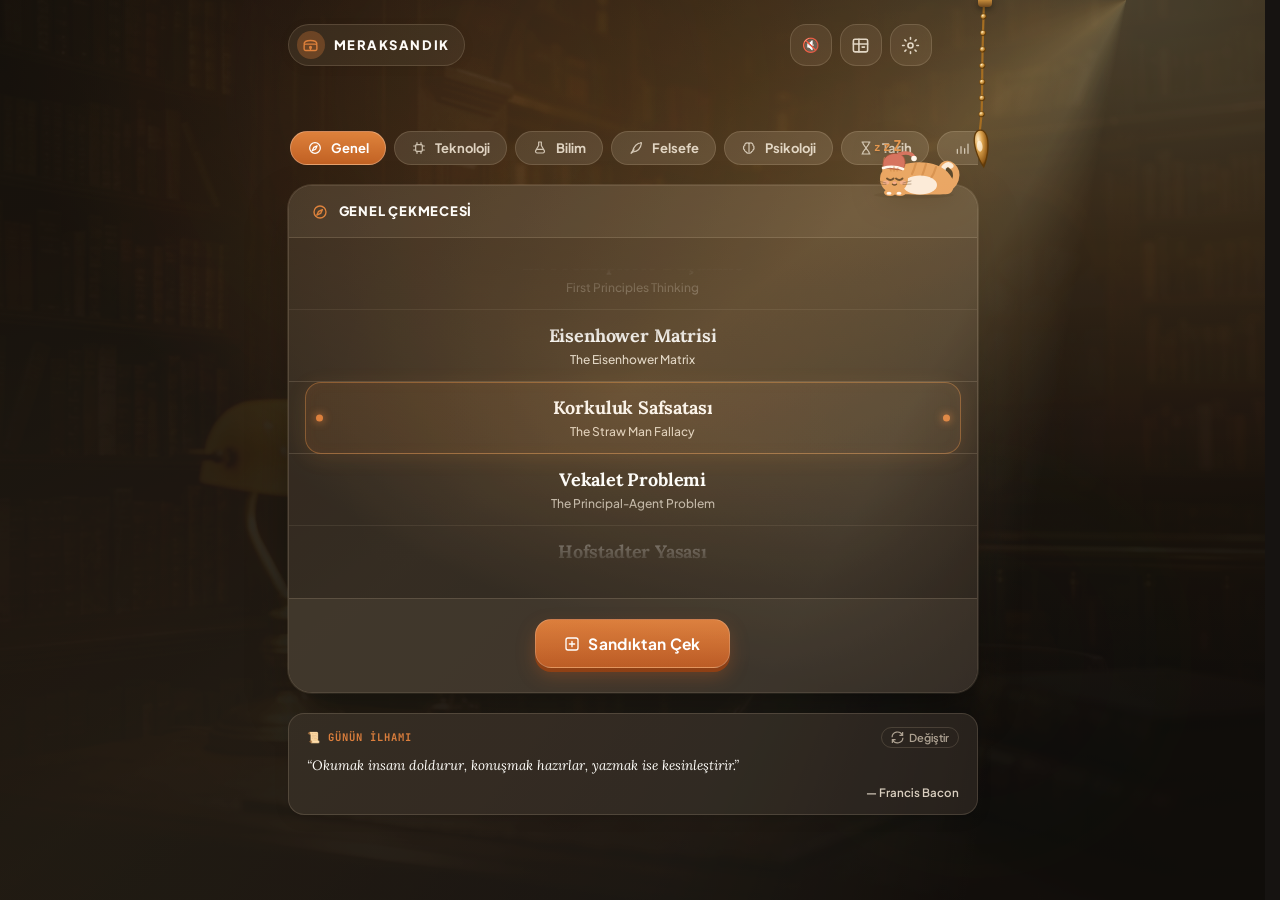
==== index.html @ 480925b6 "feat: Masa yoldasi uyanma ve calisma arkadasi (Study Buddy) modu" ====
<!doctype html>
<html lang="tr">
<head>
  <meta charset="utf-8">
  <meta name="viewport" content="width=device-width, initial-scale=1">
  <title>Meraksandık — Araştırma & Kavram Kataloğu</title>
  <link rel="manifest" href="/manifest.json">
  <meta name="theme-color" content="#11100e">
  <link rel="icon" href="/icon-192.png">
  <link rel="apple-touch-icon" href="/apple-touch-icon.png">
  <meta name="mobile-web-app-capable" content="yes">
  <meta name="apple-mobile-web-app-capable" content="yes">
  <meta name="apple-mobile-web-app-status-bar-style" content="black-translucent">
  <meta name="apple-mobile-web-app-title" content="Meraksandık">
  <link rel="preconnect" href="https://fonts.googleapis.com">
  <link rel="preconnect" href="https://fonts.gstatic.com" crossorigin>
  <link href="https://fonts.googleapis.com/css2?family=JetBrains+Mono:wght@400;500;600;700&family=Lora:ital,wght@0,500;0,600;0,700;1,500;1,600&family=Plus+Jakarta+Sans:ital,wght@0,400;0,500;0,600;0,700;0,800;1,500;1,600&display=swap" rel="stylesheet">
  <link rel="stylesheet" href="styles.css?v=51">
</head>
<body>
  <div class="library-backdrop" aria-hidden="true"></div>
  <div class="lamp-spotlight-beam" aria-hidden="true"></div>
  <div class="background-glows" aria-hidden="true">
    <div class="glow-sphere glow-1"></div>
    <div class="glow-sphere glow-2"></div>
  </div>

  <!-- Gerçek Çekilebilir, Sallanabilir & Temayı Değiştiren Nostaljik Lamba Zinciri -->
  <div class="lamp-pull-chain-wrap" id="lampPullChain" role="button" tabindex="0" title="Masa Lambası Zinciri — çekerek veya sallayarak temayı değiştir! 💡" aria-label="Masa Lambası Zinciri (Aydınlık / Karanlık Tema)">
    <div class="chain-fixture"></div>
    <svg id="chainPhysicsSvg" class="chain-physics-svg" viewBox="0 0 100 240">
      <defs>
        <radialGradient id="brassBeadGrad" cx="35%" cy="30%" r="65%">
          <stop offset="0%" stop-color="#fff0cc"/>
          <stop offset="35%" stop-color="#e8b868"/>
          <stop offset="85%" stop-color="#a66e22"/>
          <stop offset="100%" stop-color="#613b0a"/>
        </radialGradient>
        <radialGradient id="handleGrad" cx="30%" cy="25%" r="75%">
          <stop offset="0%" stop-color="#ffeac2"/>
          <stop offset="40%" stop-color="#dba24d"/>
          <stop offset="85%" stop-color="#945d19"/>
          <stop offset="100%" stop-color="#543105"/>
        </radialGradient>
      </defs>
      <!-- Geniş Görünmez Dokunma Hattı (Mobilde parmakla anında tutabilmek için 52px genişlik) -->
      <path id="chainTouchArea" d="" stroke="transparent" stroke-width="52" fill="none" stroke-linecap="round" class="chain-touch-target"/>
      <!-- Dinamik Zincir Bağlantı Teli -->
      <path id="chainCordPath" d="" stroke="#a66e22" stroke-width="2.2" fill="none" stroke-linecap="round"/>
      <!-- Boncuklar (JS tarafından konumlandırılır) -->
      <g id="chainBeadsGroup"></g>
      <!-- Pirinç Damla Tutamaç (Geniş 60px dokunma alanıyla) -->
      <g id="chainHandleGroup" class="chain-handle">
        <circle cx="0" cy="18" r="30" fill="transparent" stroke="transparent" class="handle-touch-target"/>
        <path d="M 0 0 C -6 0, -8 9, -6 20 C -4 30, 0 37, 0 37 C 0 37, 4 30, 6 20 C 8 9, 6 0, 0 0 Z" fill="url(#handleGrad)" stroke="#613b0a" stroke-width="1.3"/>
        <ellipse cx="-1.8" cy="16" rx="2.8" ry="5.5" fill="#fff7e6" opacity="0.7"/>
      </g>
    </svg>
  </div>

  <div class="app">
    <header class="topbar">
      <button id="homeBtn" class="plate" type="button" title="Ana ekrana dön" aria-label="Ana ekrana dön">
        <div class="plate-icon">
          <svg viewBox="0 0 24 24" class="brand-logo-svg" fill="none" stroke="currentColor" stroke-width="2" stroke-linecap="round" stroke-linejoin="round" aria-hidden="true">
            <path d="M3 10C3 7 6 5 12 5C18 5 21 7 21 10"/>
            <rect x="3" y="10" width="18" height="9" rx="2"/>
            <circle cx="12" cy="14.5" r="1.2" fill="currentColor"/>
            <path d="M12 16v1.5"/>
          </svg>
        </div>
        <span class="plate-title">MERAKSANDIK</span>
      </button>

      <div class="topbar-actions">
        <button id="ambientSoundBtn" class="icon-button ambient-btn" type="button" title="Arka Plan Ambiyansı (Yağmur / Şömine)" aria-label="Ambiyans Sesi">
          <span id="ambientIcon">🔇</span>
        </button>
        <button id="profileBtn" class="icon-button" type="button" title="Katalog & Geçmiş" aria-label="Katalog">
          <svg viewBox="0 0 24 24" width="18" height="18" fill="none" stroke="currentColor" stroke-width="2" stroke-linecap="round" stroke-linejoin="round" aria-hidden="true"><rect x="3" y="4" width="18" height="16" rx="2"/><path d="M3 10h18M10 4v16M14 14h3"/></svg>
        </button>
        <button id="settingsBtn" class="icon-button" type="button" title="Ayarlar" aria-label="Ayarlar">
          <svg viewBox="0 0 24 24" width="18" height="18" fill="none" stroke="currentColor" stroke-width="2" stroke-linecap="round" stroke-linejoin="round" aria-hidden="true"><circle cx="12" cy="12" r="3.2"/><path d="M12 2v2M12 20v2M22 12h-2M4 12H2M19.07 4.93l-1.41 1.41M6.34 17.66l-1.41 1.41M19.07 19.07l-1.41-1.41M6.34 6.34L4.93 4.93"/></svg>
        </button>
      </div>
    </header>

    <main id="stage" class="stage"></main>
  </div>

  <div id="toast" class="toast is-hidden" role="status" aria-live="polite"></div>

  <!-- Settings Modal -->
  <div id="settingsModal" class="modal-overlay is-hidden">
    <div class="modal">
      <div class="modal-head">
        <div class="modal-title-group">
          <h2>Ayarlar</h2>
          <span class="modal-subtitle">Kütüphane tercihleri</span>
        </div>
        <button id="closeSettings" class="icon-button close-btn" type="button" aria-label="Kapat">
          <svg viewBox="0 0 24 24" width="18" height="18" fill="none" stroke="currentColor" stroke-width="2"><line x1="18" y1="6" x2="6" y2="18"/><line x1="6" y1="6" x2="18" y2="18"/></svg>
        </button>
      </div>

      <div class="modal-body">
        <div class="settings-card">
          <!-- Renk Paleti Seçici (tema değişimi lamba ipinden yapılıyor) -->
          <div class="toggle-field palette-toggle-row">
            <div class="toggle-info">
              <span class="toggle-title">Renk Paleti</span>
            </div>
            <div class="palette-grid" role="group" aria-label="Renk Paleti Seçimi">
              <button type="button" class="palette-btn is-active" data-palette="coffee">
                <span class="palette-dot dot-coffee"></span>
                <span>☕ Sıcak Kahve</span>
              </button>
              <button type="button" class="palette-btn" data-palette="library">
                <span class="palette-dot dot-library"></span>
                <span>🌲 Gece Kütüphanesi</span>
              </button>
              <button type="button" class="palette-btn" data-palette="matcha">
                <span class="palette-dot dot-matcha"></span>
                <span>🍵 Matcha & Yulaf</span>
              </button>
            </div>
          </div>

          <!-- Masa Yoldaşı (Hayvan Maskotu Seçici) -->
          <div class="toggle-field pet-toggle-row">
            <div class="toggle-info">
              <span class="toggle-title">Masa Yoldaşı</span>
              <span class="toggle-desc">Çalışma masanda sana eşlik eden sevimli dost</span>
            </div>
            <div class="pet-type-grid" id="petTypeGrid" role="group" aria-label="Masa Yoldaşı Seçimi">
              <button type="button" class="pet-type-btn is-active" data-pet="cat">
                <span class="pet-type-icon">🐱</span>
                <span>Kedi</span>
              </button>
              <button type="button" class="pet-type-btn" data-pet="dog">
                <span class="pet-type-icon">🐶</span>
                <span>Köpek</span>
              </button>
              <button type="button" class="pet-type-btn" data-pet="rabbit">
                <span class="pet-type-icon">🐰</span>
                <span>Tavşan</span>
              </button>
              <button type="button" class="pet-type-btn" data-pet="fox">
                <span class="pet-type-icon">🦊</span>
                <span>Tilki</span>
              </button>
            </div>
          </div>

          <!-- Yoldaş Kürk / Tüy Rengi Seçici -->
          <div class="toggle-field pet-color-row">
            <div class="toggle-info">
              <span class="toggle-title">Kürk / Tüy Rengi</span>
            </div>
            <div class="pet-color-grid" id="petColorGrid" role="group" aria-label="Tüy Rengi Seçimi">
              <!-- JS tarafından dinamik doldurulur -->
            </div>
          </div>

          <!-- Yoldaş Davranışı (Uyanık / Akıllı / Uyku) -->
          <div class="toggle-field pet-behavior-row">
            <div class="toggle-info">
              <span class="toggle-title">Yoldaş Davranışı</span>
              <span class="toggle-desc">Tıklayınca ve araştırmada uyanma modu</span>
            </div>
            <div class="pet-behavior-grid" id="petBehaviorGrid" role="group" aria-label="Yoldaş Davranış Seçimi">
              <button type="button" class="pet-behavior-btn is-active" data-behavior="smart">
                <span class="behavior-icon">🌟</span>
                <span>Akıllı</span>
              </button>
              <button type="button" class="pet-behavior-btn" data-behavior="awake">
                <span class="behavior-icon">👀</span>
                <span>Hep Uyanık</span>
              </button>
              <button type="button" class="pet-behavior-btn" data-behavior="sleep">
                <span class="behavior-icon">💤</span>
                <span>Huzurlu Uyku</span>
              </button>
            </div>
          </div>

          <label class="range-field">
            <div class="range-header">
              <span>Araştırma süresi</span>
              <strong id="researchLabel" class="pill-badge">15 dk</strong>
            </div>
            <input id="researchRange" type="range" min="1" max="45" step="1" value="15">
            <div class="range-ticks">
              <span>5 dk</span>
              <span>15 dk</span>
              <span>30 dk</span>
              <span>45 dk</span>
            </div>
          </label>

          <label class="toggle-field">
            <div class="toggle-info">
              <span class="toggle-title">Masa saati ve sesler</span>
              <span class="toggle-desc">Çekmece tıkırtısı ve süre bitiş zili</span>
            </div>
            <input id="soundToggle" type="checkbox" checked>
          </label>

          <label class="range-field">
            <div class="range-header">
              <span>Ses seviyesi</span>
              <strong id="soundVolumeLabel" class="pill-badge">%70</strong>
            </div>
            <input id="soundVolumeRange" type="range" min="0" max="100" step="5" value="70">
            <div class="range-ticks">
              <span>Kısık</span>
              <span>Orta</span>
              <span>Yüksek</span>
            </div>
          </label>
        </div>

      </div>
    </div>
  </div>

  <!-- Profile & Catalog Modal -->
  <div id="profileModal" class="modal-overlay is-hidden">
    <div class="modal modal-wide">
      <div class="modal-head">
        <div class="modal-title-group">
          <h2>Katalog Fişlerin</h2>
          <span class="modal-subtitle">Araştırıp arşivine eklediğin kavramlar</span>
        </div>
        <button id="closeProfile" class="icon-button close-btn" type="button" aria-label="Kapat">
          <svg viewBox="0 0 24 24" width="16" height="16" fill="none" stroke="currentColor" stroke-width="2"><line x1="18" y1="6" x2="6" y2="18"/><line x1="6" y1="6" x2="18" y2="18"/></svg>
        </button>
      </div>

      <div class="modal-body">
        <div id="statsContainer"></div>

        <div class="history-controls">
          <div class="search-wrap">
            <svg viewBox="0 0 24 24" width="15" height="15" fill="none" stroke="currentColor" stroke-width="2"><circle cx="11" cy="11" r="8"/><line x1="21" y1="21" x2="16.65" y2="16.65"/></svg>
            <input id="historySearchInput" type="text" placeholder="Katalogda fiş ara...">
          </div>
          <div id="historyFilterRow" class="history-filter-pills"></div>
        </div>

        <div id="historyListContainer"></div>

        <div class="profile-actions">
          <button id="exportHistoryBtn" class="btn btn-secondary btn-sm" type="button">
            <svg viewBox="0 0 24 24" width="14" height="14" fill="none" stroke="currentColor" stroke-width="2"><path d="M21 15v4a2 2 0 0 1-2 2H5a2 2 0 0 1-2-2v-4"/><polyline points="7 10 12 15 17 10"/><line x1="12" y1="15" x2="12" y2="3"/></svg>
            Kataloğu Dışa Aktar (.md)
          </button>
          <button id="clearHistoryBtn" class="link-btn link-danger" type="button">Kataloğu Boşalt</button>
        </div>
      </div>
    </div>
  </div>

  <canvas id="confettiCanvas" class="confetti-canvas"></canvas>
  <script src="app.js?v=57"></script>
</body>
</html>
---- styles.css ----
/* ==========================================================================
   Meraksandık — Kütüphane & Araştırma Kataloğu Tasarım Sistemi
   ========================================================================== */

/* --------------------------------------------------------------------------
   PALET 1: Sıcak Kahve & Ahşap (Coffee - Varsayılan)
   -------------------------------------------------------------------------- */
:root,
[data-palette="coffee"] {
  color-scheme: dark;
  --bg: #161311;
  --bg-subtle: #1f1a16;
  --surface: #26201b;
  --surface-raised: #322b24;
  --surface-glass: rgba(38, 32, 27, 0.92);
  --surface-border: rgba(235, 210, 180, 0.16);
  --surface-border-hover: rgba(235, 210, 180, 0.3);

  --text-main: #fdfbf7;
  --text-muted: #d8cdbe;
  --text-soft: #ab9f90;

  --accent: #d97736;
  --accent-light: #f29654;
  --accent-glow: rgba(217, 119, 54, 0.3);
  --accent-ink: #1c150e;
  --gold: #dfac77;

  --stamp-red: #d64545;
  --stamp-glow: rgba(214, 69, 69, 0.3);
  --library-green: #2d6a4f;

  /* Kategorilere Özel Zengin Kitap Cilt Renkleri */
  --cat-general: #d47e3b;
  --cat-technology: #438fff;
  --cat-science: #38b000;
  --cat-philosophy: #9d4edd;
  --cat-psychology: #4cc9f0;
  --cat-history: #c98b67;
  --cat-economy: #70a972;
  --cat-advertising: #e63946;
  --cat-art: #b5179e;
  --cat-law: #8338ec;
  --cat-astronomy: #7b2cbf;
  --cat-mathematics: #0096c7;
  --cat-health: #f28482;

  /* Tipografi */
  --font-serif: "Lora", "Playfair Display", Georgia, serif;
  --font-sans: "Plus Jakarta Sans", -apple-system, BlinkMacSystemFont, "Segoe UI", sans-serif;
  --font-type: "Plus Jakarta Sans", -apple-system, BlinkMacSystemFont, "Segoe UI", sans-serif;
  --font-mono: "JetBrains Mono", monospace;

  /* Boyutlar */
  --wheel-item: 54px;
  --radius-sm: 10px;
  --radius-md: 16px;
  --radius-lg: 24px;
  --radius-full: 9999px;
  --shadow-main: 0 20px 44px -8px rgba(0, 0, 0, 0.7), 0 0 0 1px var(--surface-border);
}

[data-theme="light"],
[data-theme="light"][data-palette="coffee"] {
  color-scheme: light;
  --bg: #f8f2e7;
  --bg-subtle: #eee4d3;
  --surface: #ffffff;
  --surface-raised: #fcf7ee;
  --surface-glass: rgba(255, 255, 255, 0.96);
  --surface-border: rgba(120, 80, 40, 0.15);
  --surface-border-hover: rgba(120, 80, 40, 0.3);

  --text-main: #261d15;
  --text-muted: #5e4e3e;
  --text-soft: #8a7866;

  --accent: #c45d25;
  --accent-light: #de7538;
  --accent-glow: rgba(196, 93, 37, 0.2);
  --accent-ink: #ffffff;
  --gold: #a6723a;
  --shadow-main: 0 24px 54px -10px rgba(60, 40, 20, 0.15), 0 8px 24px -4px rgba(60, 40, 20, 0.08), 0 0 0 1px rgba(120, 80, 40, 0.12);
}

/* --------------------------------------------------------------------------
   PALET 2: Gece Kütüphanesi & Pirinç Masa Lambası (Library & Brass)
   -------------------------------------------------------------------------- */
[data-palette="library"] {
  color-scheme: dark;
  --bg: #101614;
  --bg-subtle: #17211e;
  --surface: #1e2c28;
  --surface-raised: #283a34;
  --surface-glass: rgba(30, 44, 40, 0.92);
  --surface-border: rgba(195, 225, 215, 0.16);
  --surface-border-hover: rgba(195, 225, 215, 0.3);

  --text-main: #f5fbf8;
  --text-muted: #c4ded5;
  --text-soft: #91b5a9;

  --accent: #e0a94e;
  --accent-light: #f3c26f;
  --accent-glow: rgba(224, 169, 78, 0.3);
  --accent-ink: #141b17;
  --gold: #e0a94e;
}

[data-theme="light"][data-palette="library"] {
  color-scheme: light;
  --bg: #f1f7f4;
  --bg-subtle: #e1ede7;
  --surface: #ffffff;
  --surface-raised: #f4faf6;
  --surface-glass: rgba(255, 255, 255, 0.96);
  --surface-border: rgba(35, 75, 55, 0.15);
  --surface-border-hover: rgba(35, 75, 55, 0.3);

  --text-main: #142820;
  --text-muted: #3a5c4e;
  --text-soft: #638677;

  --accent: #246d4e;
  --accent-light: #378b67;
  --accent-glow: rgba(36, 109, 78, 0.2);
  --accent-ink: #ffffff;
  --gold: #9e7330;
}

/* --------------------------------------------------------------------------
   PALET 3: Japon Kırtasiye & Matcha Yulaf (Matcha & Oat)
   -------------------------------------------------------------------------- */
[data-palette="matcha"] {
  color-scheme: dark;
  --bg: #141713;
  --bg-subtle: #1c211a;
  --surface: #242c22;
  --surface-raised: #2f3a2c;
  --surface-glass: rgba(36, 44, 34, 0.92);
  --surface-border: rgba(205, 225, 195, 0.16);
  --surface-border-hover: rgba(205, 225, 195, 0.3);

  --text-main: #f8faf6;
  --text-muted: #cbd8c5;
  --text-soft: #98a992;

  --accent: #7ca856;
  --accent-light: #9bc574;
  --accent-glow: rgba(124, 168, 86, 0.3);
  --accent-ink: #141a12;
  --gold: #d4a373;
}

[data-theme="light"][data-palette="matcha"] {
  color-scheme: light;
  --bg: #f8f6f0;
  --bg-subtle: #ece7db;
  --surface: #ffffff;
  --surface-raised: #fbf9f4;
  --surface-glass: rgba(255, 255, 255, 0.96);
  --surface-border: rgba(70, 90, 50, 0.15);
  --surface-border-hover: rgba(70, 90, 50, 0.3);

  --text-main: #1f241a;
  --text-muted: #54604c;
  --text-soft: #7c8874;

  --accent: #5e843c;
  --accent-light: #76a24e;
  --accent-glow: rgba(94, 132, 60, 0.2);
  --accent-ink: #ffffff;
  --gold: #b3824f;
}

* {
  box-sizing: border-box;
}

html {
  min-height: 100%;
  overflow-x: hidden;
  scrollbar-gutter: stable;
  overscroll-behavior-x: none;
}

body {
  margin: 0;
  width: 100%;
  max-width: 100vw;
  color: var(--text-main);
  font-family: var(--font-sans);
  font-size: 15px;
  line-height: 1.5;
  background-color: var(--bg);
  overflow-x: hidden;
  overscroll-behavior-x: none;
  -webkit-font-smoothing: antialiased;
  -moz-osx-font-smoothing: grayscale;
}

/* Gerçekçi & Büyüleyici Kütüphane Arka Planı (Library Backdrop) */
.library-backdrop {
  position: fixed;
  inset: 0;
  pointer-events: none;
  z-index: 0;
  background-image: url('library-bg.jpg');
  background-size: cover;
  background-position: center top;
  background-repeat: no-repeat;
  opacity: 0.36;
  filter: brightness(0.78) contrast(1.1) saturate(0.95);
  transition: opacity 0.5s ease, filter 0.5s ease;
}

.library-backdrop::after {
  content: "";
  position: absolute;
  inset: 0;
  background: radial-gradient(
    circle at 50% 30%,
    rgba(22, 19, 17, 0.42) 0%,
    rgba(22, 19, 17, 0.86) 65%,
    rgba(22, 19, 17, 0.98) 100%
  );
  transition: background 0.5s ease;
}

[data-theme="light"] .library-backdrop {
  background-image: url('library-bg-light.jpg');
  opacity: 0.38;
  filter: brightness(1.02) contrast(1.04) saturate(1.08);
}

[data-theme="light"] .library-backdrop::after {
  background: radial-gradient(
    circle at 50% 30%,
    rgba(250, 246, 238, 0.45) 0%,
    rgba(250, 246, 238, 0.82) 65%,
    rgba(250, 246, 238, 0.96) 100%
  );
}

/* Sıcak Kütüphane Işık Ambiyansı */
.background-glows {
  position: fixed;
  inset: 0;
  pointer-events: none;
  z-index: 0;
  overflow: hidden;
}

.glow-sphere {
  position: absolute;
  border-radius: 50%;
  filter: blur(120px);
  opacity: 0.28;
}

.glow-1 {
  width: 550px;
  height: 550px;
  top: -180px;
  left: 15%;
  background: radial-gradient(circle, rgba(201, 122, 62, 0.35), transparent 70%);
}

.glow-2 {
  width: 480px;
  height: 480px;
  bottom: 0%;
  right: 5%;
  background: radial-gradient(circle, rgba(45, 106, 79, 0.22), transparent 70%);
}

/* Konfeti Canvas */
.confetti-canvas {
  position: fixed;
  inset: 0;
  width: 100%;
  height: 100%;
  pointer-events: none;
  z-index: 100;
}

/* Ana Konteyner */
.app {
  position: relative;
  z-index: 1;
  width: 100%;
  max-width: 680px;
  min-height: 100dvh;
  margin: 0 auto;
  padding: 24px 20px 36px;
  display: flex;
  flex-direction: column;
  gap: 20px;
}

/* --------------------------------------------------------------------------
   Üst Bar (Kütüphane Künyesi & Eylemler)
   -------------------------------------------------------------------------- */

.topbar {
  display: flex;
  align-items: center;
  justify-content: space-between;
  gap: 12px;
  padding-bottom: 8px;
  padding-right: 46px;
}

.plate {
  display: inline-flex;
  align-items: center;
  gap: 9px;
  padding: 6px 14px 6px 8px;
  border-radius: var(--radius-full);
  background: var(--surface-glass);
  backdrop-filter: blur(16px);
  -webkit-backdrop-filter: blur(16px);
  border: 1px solid var(--surface-border);
  box-shadow: 0 2px 8px rgba(0, 0, 0, 0.15);
  flex: 0 0 auto;
  transition: all 0.2s cubic-bezier(0.16, 1, 0.3, 1);
  user-select: none;
}

button.plate {
  font: inherit;
  color: inherit;
  cursor: pointer;
  appearance: none;
}

button.plate:hover {
  border-color: var(--accent);
}

[data-theme="light"] .plate {
  background: rgba(255, 255, 255, 0.92);
  border: 1px solid rgba(120, 80, 40, 0.18);
  box-shadow: 0 2px 8px rgba(60, 40, 20, 0.06);
}

.plate-icon {
  display: flex;
  align-items: center;
  justify-content: center;
  width: 28px;
  height: 28px;
  border-radius: 50%;
  background: var(--accent-glow, rgba(201, 122, 62, 0.18));
  color: var(--accent);
  flex-shrink: 0;
  transition: transform 0.2s ease, background 0.2s ease, color 0.2s ease;
}

.brand-logo-svg {
  width: 17px;
  height: 17px;
  display: block;
}

.plate:hover .plate-icon {
  transform: scale(1.1);
  background: var(--accent);
  color: var(--accent-ink, #ffffff);
}

.plate-title {
  font-family: var(--font-sans);
  font-weight: 800;
  font-size: 13px;
  letter-spacing: 0.12em;
  color: var(--text-main);
  line-height: 1;
}

/* Mobilde sol üstte logo ve isim birlikte şık bir kapsülde yer alır */
@media (max-width: 680px) {
  :root {
    --wheel-item: 48px;
  }
  .app {
    padding: 12px 14px 20px;
    gap: 10px;
  }
  .plate {
    padding: 5px 11px 5px 7px;
    gap: 7px;
    height: 36px;
    border-radius: var(--radius-full);
  }
  .plate-icon {
    width: 24px;
    height: 24px;
  }
  .brand-logo-svg {
    width: 15px;
    height: 15px;
  }
  .plate-title {
    font-size: 11px;
    letter-spacing: 0.08em;
    display: inline-block !important;
  }
  .topbar {
    padding-right: 36px;
  }
  .roulette-header {
    padding: 12px 16px;
  }
  .roulette-footer {
    padding: 14px 18px 16px;
  }
  .wheel-track li b {
    font-size: 16px;
  }
  .wheel-track li small {
    font-size: 11px;
  }
  .curiosity-parchment-card {
    padding: 10px 14px;
    margin-top: 6px;
  }
  .parchment-quote {
    font-size: 12.5px;
    line-height: 1.4;
  }
}

/* 24" ve Üzeri Masaüstü Monitörleri: Çark daha yüksek ve heybetli (Laptop 15" boyutunu korur) */
@media (min-width: 1200px) and (min-height: 850px) {
  :root {
    --wheel-item: 72px;
  }
  .app {
    max-width: 730px;
    gap: 22px;
  }
  .wheel-track li b {
    font-size: 21px;
  }
  .wheel-track li small {
    font-size: 13.5px;
  }
  .roulette-header {
    padding: 18px 24px;
  }
  .roulette-header-title {
    font-size: 14.5px;
  }
  .roulette-footer {
    padding: 18px 24px 20px;
  }
  .roulette-footer .btn {
    padding: 14px 28px;
    font-size: 15.5px;
  }
}

/* 27"+ 2K / 4K Ekstra Geniş Monitörler */
@media (min-width: 1600px) and (min-height: 960px) {
  :root {
    --wheel-item: 78px;
  }
  .app {
    max-width: 760px;
    gap: 26px;
  }
  .wheel-track li b {
    font-size: 22px;
  }
  .wheel-track li small {
    font-size: 14px;
  }
}

.topbar-actions {
  display: flex;
  align-items: center;
  gap: 8px;
}

.icon-button {
  display: inline-flex;
  align-items: center;
  justify-content: center;
  width: 42px;
  height: 42px;
  border-radius: var(--radius-md);
  background: var(--surface-glass);
  backdrop-filter: blur(16px);
  -webkit-backdrop-filter: blur(16px);
  border: 1px solid var(--surface-border);
  color: var(--text-muted);
  cursor: pointer;
  transition: all 0.18s ease;
}

[data-theme="light"] .icon-button {
  background: #ffffff;
  border: 1px solid rgba(120, 80, 40, 0.16);
  box-shadow: 0 4px 12px -2px rgba(60, 40, 20, 0.06);
}

.icon-button svg {
  width: 19px;
  height: 19px;
}

.icon-button:hover {
  color: var(--text-main);
  background: var(--surface-raised);
  border-color: var(--surface-border-hover);
  transform: translateY(-1px);
}

.icon-button:active {
  transform: translateY(1px);
}

/* --------------------------------------------------------------------------
   Ana Sahne
   -------------------------------------------------------------------------- */

.stage {
  flex: 1;
  display: flex;
  flex-direction: column;
  justify-content: center;
  gap: 20px;
  min-width: 0;
  padding-bottom: 2vh;
}

/* --------------------------------------------------------------------------
   Kategori Bölücüleri (Çekmece Sekmeleri)
   -------------------------------------------------------------------------- */

.catalog-wrapper {
  display: flex;
  flex-direction: column;
  gap: 12px;
  width: 100%;
}

.tabs-scroll-area {
  position: relative;
  width: 100%;
}

.category-tabs {
  display: flex;
  align-items: center;
  gap: 8px;
  overflow-x: auto;
  overflow-y: hidden;
  overscroll-behavior-x: contain;
  -webkit-overflow-scrolling: touch;
  touch-action: pan-x pan-y;
  padding: 4px 2px 8px;
  scrollbar-width: thin;
  scrollbar-color: rgba(201, 122, 62, 0.45) transparent;
}

.category-tabs::-webkit-scrollbar {
  height: 4px;
  display: block;
}

.category-tabs::-webkit-scrollbar-track {
  background: transparent;
}

.category-tabs::-webkit-scrollbar-thumb {
  background: rgba(201, 122, 62, 0.45);
  border-radius: 9999px;
  transition: background 0.2s ease;
}

.category-tabs::-webkit-scrollbar-thumb:hover {
  background: rgba(201, 122, 62, 0.8);
}

.cat-pill {
  display: inline-flex;
  align-items: center;
  gap: 8px;
  padding: 8px 16px;
  border-radius: var(--radius-full);
  background: var(--surface-raised);
  border: 1px solid var(--surface-border);
  color: var(--text-muted);
  font-family: var(--font-sans);
  font-size: 13px;
  font-weight: 700;
  white-space: nowrap;
  cursor: pointer;
  transition: all 0.18s cubic-bezier(0.16, 1, 0.3, 1);
  flex-shrink: 0;
  box-shadow: none;
}

[data-theme="light"] .cat-pill {
  background: #ffffff;
  border: 1px solid rgba(120, 80, 40, 0.16);
  box-shadow: none;
}

.cat-pill svg {
  width: 16px;
  height: 16px;
  min-width: 16px;
  min-height: 16px;
  flex-shrink: 0;
  display: inline-block;
  opacity: 0.9;
}

.cat-pill:hover:not(.is-active):not(:disabled) {
  color: var(--text-main);
  background: var(--surface);
  border-color: var(--surface-border-hover);
  transform: translateY(-1px);
}

.cat-pill:active:not(:disabled) {
  transform: scale(0.96);
}

.cat-pill.is-active {
  color: #ffffff !important;
  background: linear-gradient(180deg, #d97736 0%, #b8541e 100%) !important;
  border-color: rgba(255, 255, 255, 0.25) !important;
  box-shadow: none !important;
}

.cat-pill.is-active:hover {
  color: #ffffff !important;
  background: linear-gradient(180deg, #e28242 0%, #c45b24 100%) !important;
  border-color: rgba(255, 255, 255, 0.35) !important;
  transform: translateY(-1px);
}

.cat-pill.is-active svg {
  opacity: 1;
}

.cat-pill:disabled {
  opacity: 0.35;
  cursor: not-allowed;
}

/* --------------------------------------------------------------------------
   Fiş Çekmecesi & Rulet Çarkı
   -------------------------------------------------------------------------- */

.roulette-card {
  position: relative;
  background: var(--surface);
  border: 1px solid var(--surface-border);
  border-radius: var(--radius-lg);
  box-shadow: var(--shadow-main);
  overflow: hidden;
  display: flex;
  flex-direction: column;
}

[data-theme="light"] .roulette-card {
  background: #ffffff;
  border: 1px solid rgba(120, 80, 40, 0.18);
  box-shadow: 0 22px 52px -10px rgba(60, 40, 20, 0.14), 0 6px 18px -2px rgba(60, 40, 20, 0.06), 0 0 0 1px rgba(120, 80, 40, 0.1);
}

.roulette-header {
  display: flex;
  align-items: center;
  justify-content: space-between;
  padding: 16px 22px;
  border-bottom: 1px solid var(--surface-border);
  background: var(--surface-raised);
}

.roulette-header-title {
  display: flex;
  align-items: center;
  gap: 10px;
  font-family: var(--font-sans);
  font-size: 13px;
  font-weight: 800;
  text-transform: uppercase;
  letter-spacing: 0.06em;
  color: var(--text-main);
}

.roulette-header-title svg {
  width: 18px;
  height: 18px;
  min-width: 18px;
  min-height: 18px;
  flex-shrink: 0;
  display: inline-block;
  color: var(--accent);
}

.roulette-badge {
  font-family: var(--font-sans);
  font-size: 11.5px;
  font-weight: 700;
  padding: 4px 10px;
  border-radius: var(--radius-full);
  background: var(--surface);
  border: 1px solid var(--surface-border);
  color: var(--text-muted);
}

.roulette-badge.ai-badge {
  background: rgba(201, 122, 62, 0.14);
  color: var(--accent);
  border: 1px solid rgba(201, 122, 62, 0.3);
}

.wheel-viewport {
  position: relative;
  height: calc(var(--wheel-item) * 5);
  overflow: hidden;
  box-sizing: border-box;
  background: radial-gradient(circle at 50% 50%, rgba(201, 122, 62, 0.04), transparent 80%);
}

.wheel-track {
  list-style: none;
  margin: 0;
  padding: 0;
  position: absolute;
  top: 0;
  left: 0;
  right: 0;
}

.wheel-track li {
  height: var(--wheel-item);
  min-height: var(--wheel-item);
  max-height: var(--wheel-item);
  box-sizing: border-box;
  flex-shrink: 0;
  display: flex;
  flex-direction: column;
  align-items: center;
  justify-content: center;
  padding: 0 32px;
  text-align: center;
  border-bottom: 1px solid var(--surface-border);
  overflow: hidden;
  transition: opacity 0.2s ease;
}

.wheel-track li b {
  font-family: var(--font-serif);
  font-weight: 700;
  font-size: 18px;
  color: var(--text-main);
  max-width: 100%;
  overflow: hidden;
  text-overflow: ellipsis;
  white-space: nowrap;
  letter-spacing: -0.01em;
}

.wheel-track li small {
  font-family: var(--font-sans);
  font-size: 12px;
  font-weight: 500;
  color: var(--text-muted);
  max-width: 100%;
  overflow: hidden;
  text-overflow: ellipsis;
  white-space: nowrap;
  margin-top: 2px;
}

.wheel-fade {
  position: absolute;
  left: 0;
  right: 0;
  height: calc(var(--wheel-item) * 1.5);
  pointer-events: none;
  z-index: 2;
}

.wheel-fade.top {
  top: 0;
  background: linear-gradient(180deg, var(--surface) 28%, transparent);
}

.wheel-fade.bottom {
  bottom: 0;
  background: linear-gradient(0deg, var(--surface) 28%, transparent);
}

/* Merkez Odak Çerçevesi (Pirinç Kılavuz) */
.wheel-guide {
  position: absolute;
  left: 16px;
  right: 16px;
  top: calc(var(--wheel-item) * 2);
  height: var(--wheel-item);
  box-sizing: border-box;
  border-radius: var(--radius-md);
  border: 1.5px solid rgba(212, 126, 59, 0.45);
  background: linear-gradient(90deg, rgba(212, 126, 59, 0.12), rgba(223, 172, 119, 0.08));
  box-shadow: 0 4px 20px rgba(212, 126, 59, 0.14), inset 0 0 14px rgba(212, 126, 59, 0.05);
  pointer-events: none;
  z-index: 3;
}

[data-theme="light"] .wheel-guide {
  border-color: rgba(196, 93, 37, 0.38);
  background: linear-gradient(90deg, rgba(196, 93, 37, 0.08), rgba(224, 122, 62, 0.05));
  box-shadow: 0 4px 18px rgba(196, 93, 37, 0.1), inset 0 0 10px rgba(196, 93, 37, 0.03);
}

.wheel-guide-pointer {
  position: absolute;
  top: 50%;
  transform: translateY(-50%);
  width: 7px;
  height: 7px;
  border-radius: 50%;
  background: var(--accent);
  box-shadow: 0 0 8px var(--accent);
}

.wheel-guide-pointer.left { left: 10px; }
.wheel-guide-pointer.right { right: 10px; }

.roulette-footer {
  display: flex;
  flex-direction: column;
  align-items: center;
  gap: 12px;
  padding: 20px 24px 24px;
  background: var(--surface-raised);
  border-top: 1px solid var(--surface-border);
}

.roulette-status {
  margin: 0;
  font-family: var(--font-sans);
  font-size: 12.5px;
  font-weight: 500;
  color: var(--text-soft);
  text-align: center;
}

.roulette-status.is-warn {
  color: var(--gold);
}

/* --------------------------------------------------------------------------
   Kavram Kartları (Landed, Researching, Done)
   -------------------------------------------------------------------------- */

.concept-card {
  position: relative;
  background: var(--surface-glass);
  backdrop-filter: blur(20px);
  -webkit-backdrop-filter: blur(20px);
  border: 1px solid var(--surface-border);
  border-radius: var(--radius-lg);
  box-shadow: var(--shadow-main);
  padding: 30px 30px 34px;
  overflow: hidden;
  animation: cardElevate 0.38s cubic-bezier(0.16, 1, 0.3, 1) both;
}

[data-theme="light"] .concept-card {
  background: #ffffff;
  border: 1px solid rgba(120, 80, 40, 0.18);
  box-shadow: 0 22px 52px -10px rgba(60, 40, 20, 0.14), 0 6px 18px -2px rgba(60, 40, 20, 0.06), 0 0 0 1px rgba(120, 80, 40, 0.1);
}

@keyframes cardElevate {
  from {
    opacity: 0;
    transform: translateY(18px) scale(0.98);
  }
  to {
    opacity: 1;
    transform: translateY(0) scale(1);
  }
}

.card-top-meta {
  display: flex;
  align-items: center;
  justify-content: space-between;
  gap: 12px;
  margin-bottom: 18px;
}

.card-callno {
  font-family: var(--font-mono);
  font-size: 11px;
  font-weight: 600;
  letter-spacing: 0.04em;
  color: var(--text-soft);
  background: var(--surface-raised);
  padding: 4px 10px;
  border-radius: var(--radius-sm);
  border: 1px solid var(--surface-border);
}

.card-cat-badge {
  display: inline-flex;
  align-items: center;
  gap: 7px;
  padding: 6px 14px;
  border-radius: var(--radius-full);
  font-size: 12px;
  font-weight: 700;
  text-transform: uppercase;
  letter-spacing: 0.05em;
  background: rgba(201, 122, 62, 0.14);
  color: var(--accent);
  border: 1px solid rgba(201, 122, 62, 0.25);
}

.card-cat-badge svg {
  width: 16px;
  height: 16px;
  min-width: 16px;
  min-height: 16px;
  flex-shrink: 0;
  display: inline-block;
}

.card-headline {
  margin: 0;
  font-family: var(--font-serif);
  font-weight: 700;
  font-size: clamp(26px, 6vw, 36px);
  line-height: 1.2;
  color: var(--text-main);
  letter-spacing: -0.01em;
}

.card-subtitle {
  margin: 6px 0 0;
  font-family: var(--font-sans);
  font-size: 14.5px;
  font-weight: 500;
  color: var(--text-muted);
  font-style: italic;
}

/* Hızlı Araştırma Butonları */
.quick-tools-row {
  display: flex;
  flex-wrap: wrap;
  align-items: center;
  gap: 10px;
  margin-top: 20px;
  padding-top: 18px;
  border-top: 1px solid var(--surface-border);
}

.quick-tool-btn {
  display: inline-flex;
  align-items: center;
  gap: 8px;
  padding: 9px 16px;
  border-radius: var(--radius-sm);
  background: var(--surface-raised);
  border: 1px solid var(--surface-border);
  color: var(--text-muted);
  font-family: var(--font-sans);
  font-size: 13px;
  font-weight: 600;
  text-decoration: none;
  cursor: pointer;
  transition: all 0.18s ease;
}

.quick-tool-btn:hover {
  background: var(--surface);
  color: var(--text-main);
  border-color: var(--surface-border-hover);
  transform: translateY(-1px);
}

.quick-tool-btn svg {
  width: 17px;
  height: 17px;
  min-width: 17px;
  min-height: 17px;
  flex-shrink: 0;
  display: inline-block;
}

/* Kart Yönergesi */
.card-instruction {
  margin-top: 18px;
  padding: 14px 16px;
  border-radius: var(--radius-md);
  background: var(--surface-raised);
  border: 1px solid var(--surface-border);
}

.card-instruction p {
  margin: 0;
  font-size: 13.5px;
  color: var(--text-muted);
  line-height: 1.5;
}

.card-instruction strong {
  color: var(--text-main);
}

/* --------------------------------------------------------------------------
   Geri Sayım & Radyal Sayaç
   -------------------------------------------------------------------------- */

.timer-section {
  display: flex;
  flex-direction: column;
  align-items: center;
  gap: 14px;
  margin-top: 20px;
  padding: 20px 16px;
  border-radius: var(--radius-md);
  background: var(--surface-raised);
  border: 1px solid var(--surface-border);
}

.radial-timer-wrap {
  position: relative;
  width: 180px;
  height: 180px;
  display: flex;
  align-items: center;
  justify-content: center;
}

.radial-svg {
  position: absolute;
  inset: 0;
  width: 100%;
  height: 100%;
  transform: rotate(-90deg);
}

.radial-bg {
  fill: none;
  stroke: rgba(255, 255, 255, 0.08);
  stroke-width: 6;
}

[data-theme="light"] .radial-bg {
  stroke: rgba(130, 90, 55, 0.12);
}

.radial-progress {
  fill: none;
  stroke: var(--accent);
  stroke-width: 6;
  stroke-linecap: round;
  stroke-dasharray: 440;
  stroke-dashoffset: 0;
  transition: stroke-dashoffset 0.85s linear, stroke 0.3s ease;
  filter: drop-shadow(0 0 8px var(--accent-glow));
}

.radial-timer-content {
  display: flex;
  flex-direction: column;
  align-items: center;
  justify-content: center;
  text-align: center;
  max-width: 130px;
  z-index: 1;
}

.timer-digits {
  font-family: var(--font-mono);
  font-size: 35px;
  font-weight: 700;
  font-variant-numeric: tabular-nums;
  letter-spacing: -0.02em;
  color: var(--text-main);
  line-height: 1;
}

.timer-label {
  margin-top: 6px;
  font-family: var(--font-sans);
  font-size: 10.5px;
  font-weight: 800;
  text-transform: uppercase;
  letter-spacing: 0.08em;
  padding: 3px 10px;
  border-radius: var(--radius-full);
  background: rgba(201, 122, 62, 0.12);
  color: var(--accent);
  border: 1px solid rgba(201, 122, 62, 0.22);
  line-height: 1.2;
}

.timer-section.is-paused .radial-progress {
  stroke: var(--gold);
  filter: drop-shadow(0 0 8px var(--gold-glow));
}

.timer-section.is-paused .timer-label {
  background: rgba(217, 160, 70, 0.15);
  color: var(--gold);
  border-color: rgba(217, 160, 70, 0.3);
}

/* Araştırma Not Defteri */
.notes-container {
  margin-top: 20px;
  display: flex;
  flex-direction: column;
  gap: 8px;
}

.notes-label {
  display: flex;
  align-items: center;
  justify-content: space-between;
  font-family: var(--font-sans);
  font-size: 12px;
  font-weight: 700;
  color: var(--text-muted);
  text-transform: uppercase;
  letter-spacing: 0.05em;
}

.notes-textarea {
  width: 100%;
  min-height: 84px;
  padding: 12px 14px;
  border-radius: var(--radius-md);
  background: var(--bg);
  border: 1px solid var(--surface-border);
  color: var(--text-main);
  font-family: var(--font-sans);
  font-size: 14px;
  line-height: 1.5;
  resize: vertical;
  transition: border-color 0.2s ease, box-shadow 0.2s ease;
}

.notes-textarea:focus {
  outline: none;
  border-color: var(--accent);
  box-shadow: 0 0 0 3px var(--accent-glow);
}

.notes-textarea::placeholder {
  color: var(--text-soft);
}

/* --------------------------------------------------------------------------
   Kütüphane Damgası (ARAŞTIRILDI)
   -------------------------------------------------------------------------- */

.completion-badge-wrap {
  display: flex;
  align-items: center;
  justify-content: center;
  margin: 24px 0 10px;
}

.stamp-badge {
  display: inline-flex;
  align-items: center;
  gap: 8px;
  padding: 10px 24px;
  border-radius: var(--radius-md);
  background: var(--seal-bg, rgba(196, 71, 71, 0.12));
  border: 2px solid var(--seal-color, var(--stamp-red));
  color: var(--seal-color, var(--stamp-red));
  font-family: var(--font-sans);
  font-weight: 800;
  font-size: 16px;
  letter-spacing: 0.14em;
  text-transform: uppercase;
  box-shadow: 0 0 24px var(--seal-glow, var(--stamp-glow));
  transform: rotate(-2deg);
  animation: stampImpact 0.45s cubic-bezier(0.175, 0.885, 0.32, 1.275) both;
}

@keyframes stampImpact {
  0% {
    opacity: 0;
    transform: scale(1.25) rotate(-6deg);
  }
  100% {
    opacity: 1;
    transform: scale(1) rotate(-2deg);
  }
}

.completion-notes-recap {
  margin-top: 20px;
  padding: 14px 16px;
  border-radius: var(--radius-md);
  background: var(--surface-raised);
  border: 1px solid var(--surface-border);
}

.completion-notes-recap h4 {
  margin: 0 0 6px;
  font-family: var(--font-sans);
  font-size: 11px;
  text-transform: uppercase;
  letter-spacing: 0.08em;
  color: var(--text-muted);
}

.completion-notes-recap p {
  margin: 0;
  font-size: 13.5px;
  color: var(--text-main);
  white-space: pre-wrap;
}

/* --------------------------------------------------------------------------
   Eylem Butonları
   -------------------------------------------------------------------------- */

.actions-row {
  display: flex;
  flex-wrap: wrap;
  align-items: center;
  justify-content: center;
  gap: 12px;
  margin-top: 24px;
}

.btn {
  display: inline-flex;
  align-items: center;
  justify-content: center;
  gap: 8px;
  font-family: var(--font-sans);
  font-weight: 700;
  font-size: 13.5px;
  letter-spacing: 0.02em;
  padding: 13px 26px;
  border-radius: var(--radius-md);
  cursor: pointer;
  transition: all 0.18s cubic-bezier(0.16, 1, 0.3, 1);
  text-decoration: none;
  border: none;
}

.btn-primary {
  background: linear-gradient(180deg, #d97736 0%, #b8541e 100%);
  color: #ffffff;
  border: 1px solid rgba(255, 255, 255, 0.18);
  box-shadow: 0 4px 0 #87360c, 0 8px 18px rgba(184, 84, 30, 0.35);
  font-weight: 700;
  font-size: 14px;
}

.btn-primary:hover:not(:disabled) {
  background: linear-gradient(180deg, #e48647 0%, #c45d25 100%);
  box-shadow: 0 5px 0 #87360c, 0 10px 22px rgba(184, 84, 30, 0.45);
  transform: translateY(-1px);
}

.btn-primary:active:not(:disabled) {
  transform: translateY(3px);
  box-shadow: 0 1px 0 #87360c, 0 3px 8px rgba(184, 84, 30, 0.25);
}

.btn-primary:disabled {
  opacity: 0.45;
  cursor: not-allowed;
  transform: none;
  box-shadow: none;
}

.btn-secondary {
  background: var(--surface-raised);
  border: 1px solid var(--surface-border);
  color: var(--text-main);
  box-shadow: 0 3px 0 rgba(0, 0, 0, 0.25), 0 4px 10px rgba(0, 0, 0, 0.15);
}

[data-theme="light"] .btn-secondary {
  background: #ffffff;
  border: 1px solid rgba(120, 80, 40, 0.2);
  box-shadow: 0 3px 0 rgba(120, 80, 40, 0.15), 0 4px 10px rgba(60, 40, 20, 0.06);
}

.btn-secondary:hover {
  background: var(--surface);
  border-color: var(--surface-border-hover);
  transform: translateY(-1px);
  box-shadow: 0 4px 0 rgba(0, 0, 0, 0.25), 0 6px 14px rgba(0, 0, 0, 0.2);
}

.btn-secondary:active {
  transform: translateY(2px);
  box-shadow: 0 1px 0 rgba(0, 0, 0, 0.25), 0 2px 4px rgba(0, 0, 0, 0.1);
}

.btn-sm {
  padding: 8px 16px;
  font-size: 12px;
}

.link-btn {
  background: none;
  border: none;
  padding: 6px 12px;
  color: var(--text-muted);
  font-family: var(--font-sans);
  font-size: 13px;
  font-weight: 600;
  cursor: pointer;
  transition: color 0.18s ease;
}

.link-btn:hover {
  color: var(--text-main);
}

.link-danger {
  color: var(--stamp-red);
}

.link-danger:hover {
  opacity: 0.8;
}

/* --------------------------------------------------------------------------
   Tekrar Hatırlatması (Recall Banner)
   -------------------------------------------------------------------------- */

.recall-banner {
  display: flex;
  align-items: center;
  justify-content: space-between;
  gap: 16px;
  padding: 14px 18px;
  border-radius: var(--radius-md);
  background: linear-gradient(135deg, rgba(212, 163, 115, 0.14), rgba(45, 106, 79, 0.12));
  border: 1px solid rgba(212, 163, 115, 0.25);
  box-shadow: 0 4px 16px rgba(0, 0, 0, 0.2);
}

.recall-info strong {
  display: block;
  font-family: var(--font-sans);
  font-size: 11px;
  font-weight: 700;
  text-transform: uppercase;
  letter-spacing: 0.08em;
  color: var(--gold);
}

.recall-info span {
  display: block;
  font-family: var(--font-serif);
  font-weight: 700;
  font-size: 16px;
  color: var(--text-main);
}

.recall-info em {
  font-style: normal;
  font-size: 11.5px;
  color: var(--text-muted);
}

.recall-actions {
  display: flex;
  align-items: center;
  gap: 8px;
  flex-shrink: 0;
}

/* --------------------------------------------------------------------------
   Modallar
   -------------------------------------------------------------------------- */

.modal-overlay {
  position: fixed;
  inset: 0;
  z-index: 1000;
  display: flex;
  align-items: center;
  justify-content: center;
  padding: 20px;
  background: rgba(12, 10, 8, 0.76);
  backdrop-filter: blur(10px);
  -webkit-backdrop-filter: blur(10px);
  animation: fadeIn 0.2s ease both;
}

[data-theme="light"] .modal-overlay {
  background: rgba(45, 35, 25, 0.48);
}

.modal-overlay.is-hidden {
  display: none !important;
}

/* Modal açıkken lamba ipini tamamen gizle (çarpı butonunu ve modalı asla kapatmasın) */
body.modal-open .lamp-pull-chain-wrap,
body:has(.modal-overlay:not(.is-hidden)) .lamp-pull-chain-wrap {
  opacity: 0 !important;
  pointer-events: none !important;
  visibility: hidden !important;
  transition: opacity 0.2s ease;
}

@keyframes fadeIn {
  from { opacity: 0; }
  to { opacity: 1; }
}

.modal {
  width: 100%;
  max-width: 480px;
  max-height: 88dvh;
  overflow-y: auto;
  background: var(--surface);
  border: 1px solid var(--surface-border-hover);
  border-radius: var(--radius-lg);
  padding: 26px 26px 30px;
  box-shadow: 0 24px 60px rgba(0, 0, 0, 0.5), 0 0 0 1px var(--surface-border);
  animation: modalPop 0.24s cubic-bezier(0.16, 1, 0.3, 1) both;
}

.modal-wide {
  max-width: 660px;
  padding: 30px 32px 34px;
}

@keyframes modalPop {
  from {
    opacity: 0;
    transform: scale(0.96) translateY(10px);
  }
  to {
    opacity: 1;
    transform: scale(1) translateY(0);
  }
}

.modal-head {
  display: flex;
  align-items: center;
  justify-content: space-between;
  gap: 14px;
  margin-bottom: 24px;
  padding-bottom: 18px;
  border-bottom: 1px solid var(--surface-border);
}

.modal-title-group {
  display: flex;
  flex-direction: column;
  gap: 3px;
}

.modal-title-group h2 {
  margin: 0;
  font-family: var(--font-serif);
  font-weight: 800;
  font-size: 25px;
  color: var(--text-main);
  line-height: 1.2;
}

.modal-subtitle {
  font-size: 14px;
  font-weight: 500;
  color: var(--text-muted);
}

.close-btn {
  width: 36px;
  height: 36px;
  border-radius: var(--radius-md);
  background: var(--surface-raised);
  border: 1px solid var(--surface-border);
  color: var(--text-muted);
  display: inline-flex;
  align-items: center;
  justify-content: center;
  flex-shrink: 0;
  cursor: pointer;
  transition: all 0.18s ease;
}

.close-btn:hover {
  color: var(--text-main);
  background: var(--surface);
  border-color: var(--surface-border-hover);
  transform: scale(1.05);
}

.modal-body {
  display: flex;
  flex-direction: column;
  gap: 22px;
}

.settings-card {
  display: flex;
  flex-direction: column;
  gap: 18px;
  padding: 20px 22px;
  border-radius: var(--radius-md);
  background: var(--surface-raised);
  border: 1px solid var(--surface-border);
}

.settings-divider {
  display: flex;
  align-items: center;
  gap: 12px;
  margin: 4px 0;
}

.settings-divider span {
  font-family: var(--font-type);
  font-size: 12px;
  font-weight: 700;
  text-transform: uppercase;
  letter-spacing: 0.08em;
  color: var(--accent);
  white-space: nowrap;
}

.settings-divider::before,
.settings-divider::after {
  content: "";
  flex: 1;
  height: 1px;
  background: var(--surface-border);
}

.range-field {
  display: flex;
  flex-direction: column;
  gap: 10px;
}

.range-header {
  display: flex;
  align-items: center;
  justify-content: space-between;
  font-size: 15px;
  font-weight: 700;
  color: var(--text-main);
}

.pill-badge {
  font-family: var(--font-sans);
  font-size: 13.5px;
  font-weight: 800;
  padding: 4px 14px;
  border-radius: var(--radius-full);
  background: var(--accent);
  color: #ffffff;
  box-shadow: 0 2px 10px var(--accent-glow);
}

.range-ticks {
  display: flex;
  justify-content: space-between;
  font-size: 12.5px;
  font-weight: 700;
  font-family: var(--font-sans);
  color: var(--text-soft);
  margin-top: 4px;
  padding: 0 2px;
}

/* --------------------------------------------------------------------------
   Renk Paleti Seçici
   -------------------------------------------------------------------------- */
.palette-toggle-row {
  display: flex;
  flex-direction: column;
  align-items: stretch;
  gap: 12px;
  padding-bottom: 16px;
  border-bottom: 1px solid var(--surface-border);
  margin-bottom: 2px;
}

.palette-grid {
  display: grid;
  grid-template-columns: repeat(3, 1fr);
  gap: 8px;
  width: 100%;
}

.palette-btn {
  display: flex;
  flex-direction: column;
  align-items: center;
  justify-content: center;
  gap: 8px;
  padding: 11px 8px;
  border-radius: var(--radius-md);
  border: 1px solid var(--surface-border);
  background: var(--bg);
  color: var(--text-muted);
  font-family: var(--font-sans);
  font-size: 11.5px;
  font-weight: 700;
  cursor: pointer;
  transition: all 0.18s ease;
  text-align: center;
}

.palette-btn:hover {
  background: var(--surface);
  color: var(--text-main);
  border-color: var(--surface-border-hover);
  transform: translateY(-1px);
}

.palette-btn.is-active {
  border-color: var(--accent);
  background: var(--surface);
  color: var(--text-main);
  box-shadow: 0 0 0 2px var(--accent), 0 4px 12px var(--accent-glow);
}

.palette-dot {
  width: 18px;
  height: 18px;
  border-radius: 50%;
  box-shadow: 0 2px 6px rgba(0, 0, 0, 0.3);
  border: 1.5px solid rgba(255, 255, 255, 0.2);
}

.dot-coffee {
  background: linear-gradient(135deg, #d97736, #4a2810);
}

.dot-library {
  background: linear-gradient(135deg, #e0a94e, #1b382b);
}

.dot-matcha {
  background: linear-gradient(135deg, #7ca856, #2d3e24);
}

/* --------------------------------------------------------------------------
   Masa Yoldaşı & Renk Seçici (Ayarlar Modalı)
   -------------------------------------------------------------------------- */
.pet-toggle-row,
.pet-color-row {
  display: flex;
  flex-direction: column;
  align-items: stretch;
  gap: 10px;
  padding-bottom: 16px;
  border-bottom: 1px solid var(--surface-border);
  margin-bottom: 2px;
}

.pet-type-grid {
  display: grid;
  grid-template-columns: repeat(4, 1fr);
  gap: 8px;
  width: 100%;
}

.pet-type-btn {
  display: flex;
  flex-direction: column;
  align-items: center;
  justify-content: center;
  gap: 6px;
  padding: 10px 4px;
  border-radius: var(--radius-md);
  border: 1px solid var(--surface-border);
  background: var(--bg);
  color: var(--text-muted);
  font-family: var(--font-sans);
  font-size: 11.5px;
  font-weight: 700;
  cursor: pointer;
  transition: all 0.18s ease;
  text-align: center;
}

.pet-type-btn:hover {
  background: var(--surface);
  color: var(--text-main);
  border-color: var(--surface-border-hover);
  transform: translateY(-1px);
}

.pet-type-btn.is-active {
  border-color: var(--accent);
  background: var(--surface);
  color: var(--text-main);
  box-shadow: 0 0 0 2px var(--accent), 0 4px 12px var(--accent-glow);
}

.pet-type-icon {
  font-size: 20px;
  line-height: 1;
  filter: drop-shadow(0 2px 4px rgba(0, 0, 0, 0.2));
}

.pet-color-grid {
  display: flex;
  flex-wrap: wrap;
  gap: 8px;
  width: 100%;
}

.pet-color-btn {
  display: inline-flex;
  align-items: center;
  gap: 7px;
  padding: 6px 12px;
  border-radius: 999px;
  border: 1px solid var(--surface-border);
  background: var(--bg);
  color: var(--text-muted);
  font-family: var(--font-sans);
  font-size: 11.5px;
  font-weight: 600;
  cursor: pointer;
  transition: all 0.18s ease;
}

.pet-color-btn:hover {
  background: var(--surface);
  color: var(--text-main);
  border-color: var(--surface-border-hover);
}

.pet-color-btn.is-active {
  border-color: var(--accent);
  background: var(--surface);
  color: var(--text-main);
  box-shadow: 0 0 0 1.5px var(--accent);
  font-weight: 700;
}

.pet-color-swatch {
  width: 14px;
  height: 14px;
  border-radius: 50%;
  border: 1.5px solid rgba(255, 255, 255, 0.35);
  box-shadow: 0 1px 3px rgba(0, 0, 0, 0.25);
  flex-shrink: 0;
}

/* Yoldaş Davranış Seçici */
.pet-behavior-row {
  border-bottom: 1px solid var(--surface-border);
  margin-bottom: 2px;
}

.pet-behavior-grid {
  display: grid;
  grid-template-columns: repeat(3, 1fr);
  gap: 8px;
  width: 100%;
}

.pet-behavior-btn {
  display: flex;
  align-items: center;
  justify-content: center;
  gap: 6px;
  padding: 8px 6px;
  border-radius: var(--radius-md);
  border: 1px solid var(--surface-border);
  background: var(--bg);
  color: var(--text-muted);
  font-family: var(--font-sans);
  font-size: 11.5px;
  font-weight: 600;
  cursor: pointer;
  transition: all 0.18s ease;
  text-align: center;
}

.pet-behavior-btn:hover {
  background: var(--surface);
  color: var(--text-main);
  border-color: var(--surface-border-hover);
}

.pet-behavior-btn.is-active {
  border-color: var(--accent);
  background: var(--surface);
  color: var(--text-main);
  box-shadow: 0 0 0 1.5px var(--accent);
  font-weight: 700;
}

.pet-behavior-btn .behavior-icon {
  font-size: 14px;
}

.settings-meta-item {
  display: flex;
  align-items: center;
  justify-content: space-between;
  gap: 12px;
  margin-bottom: 8px;
}

.settings-meta-label {
  font-size: 15px;
  font-weight: 700;
  color: var(--text-main);
}

.settings-meta-val {
  font-size: 13px;
  font-weight: 800;
  color: var(--accent);
  background: rgba(212, 126, 59, 0.14);
  padding: 5px 12px;
  border-radius: var(--radius-sm);
  border: 1px solid rgba(212, 126, 59, 0.25);
}

[data-theme="light"] .settings-meta-val {
  background: rgba(184, 93, 25, 0.1);
  border-color: rgba(184, 93, 25, 0.2);
}

.settings-hint {
  margin: 0;
  font-size: 13.5px;
  line-height: 1.6;
  color: var(--text-muted);
  font-weight: 500;
}

select,
input[type="text"],
input[type="password"] {
  width: 100%;
  padding: 12px 16px;
  border-radius: var(--radius-md);
  background: var(--bg);
  border: 1px solid var(--surface-border);
  color: var(--text-main);
  font-family: var(--font-sans);
  font-size: 14px;
  transition: border-color 0.2s ease, box-shadow 0.2s ease;
}

select:focus,
input[type="text"]:focus,
input[type="password"]:focus {
  outline: none;
  border-color: var(--accent);
  box-shadow: 0 0 0 3px var(--accent-glow);
}

input[type="range"] {
  -webkit-appearance: none;
  appearance: none;
  width: 100%;
  height: 6px;
  border-radius: var(--radius-full);
  background: var(--surface-border);
  outline: none;
  cursor: pointer;
}

input[type="range"]::-webkit-slider-thumb {
  -webkit-appearance: none;
  width: 20px;
  height: 20px;
  border-radius: 50%;
  background: var(--accent);
  border: 2px solid var(--surface);
  cursor: pointer;
  box-shadow: 0 2px 8px var(--accent-glow);
  transition: transform 0.15s ease;
}

input[type="range"]::-webkit-slider-thumb:hover {
  transform: scale(1.15);
}

input[type="range"]::-moz-range-thumb {
  width: 20px;
  height: 20px;
  border-radius: 50%;
  background: var(--accent);
  border: 2px solid var(--surface);
  cursor: pointer;
  box-shadow: 0 2px 8px var(--accent-glow);
}

.toggle-field {
  display: flex;
  align-items: center;
  justify-content: space-between;
  gap: 16px;
  cursor: pointer;
}

.toggle-info {
  display: flex;
  flex-direction: column;
  gap: 2px;
}

.toggle-title {
  font-size: 14.5px;
  font-weight: 700;
  color: var(--text-main);
}

.toggle-desc {
  font-size: 12.5px;
  color: var(--text-muted);
}

.toggle-field input {
  -webkit-appearance: none;
  appearance: none;
  position: relative;
  width: 46px;
  height: 26px;
  border-radius: var(--radius-full);
  background: var(--surface-border);
  border: 1px solid var(--surface-border);
  cursor: pointer;
  transition: all 0.2s ease;
  flex-shrink: 0;
}

.toggle-field input::before {
  content: "";
  position: absolute;
  top: 2px;
  left: 2px;
  width: 20px;
  height: 20px;
  border-radius: 50%;
  background: #ffffff;
  box-shadow: 0 1px 4px rgba(0, 0, 0, 0.3);
  transition: transform 0.2s cubic-bezier(0.16, 1, 0.3, 1), background 0.2s ease;
}

.toggle-field input:checked {
  background: var(--accent);
  border-color: var(--accent);
}

.toggle-field input:checked::before {
  transform: translateX(20px);
  background: #ffffff;
}

.key-field-row {
  display: flex;
  align-items: center;
  gap: 10px;
}

/* --------------------------------------------------------------------------
   Profil & Katalog İstatistikleri (Ferah & Birleşik Panel)
   -------------------------------------------------------------------------- */

.stats-panel {
  display: flex;
  flex-direction: column;
  gap: 16px;
  padding: 18px 22px;
  border-radius: var(--radius-md);
  background: var(--surface-raised);
  border: 1px solid var(--surface-border);
}

.stat-rank-header {
  display: flex;
  align-items: center;
  gap: 14px;
  padding-bottom: 14px;
  border-bottom: 1px solid var(--surface-border);
}

.stat-rank-icon {
  font-size: 24px;
  line-height: 1;
  display: flex;
  align-items: center;
  justify-content: center;
  width: 42px;
  height: 42px;
  border-radius: var(--radius-sm);
  background: rgba(201, 122, 62, 0.12);
  border: 1px solid rgba(201, 122, 62, 0.22);
  flex-shrink: 0;
}

.stat-rank-info {
  display: flex;
  flex-direction: column;
  gap: 2px;
}

.stat-rank-title {
  font-family: var(--font-serif);
  font-size: 16px;
  font-weight: 700;
  color: var(--text-main);
}

.stat-rank-desc {
  font-size: 12.5px;
  color: var(--text-muted);
}

.stats-metrics-row {
  display: flex;
  align-items: center;
  justify-content: space-around;
  gap: 12px;
}

.stat-metric-item {
  display: flex;
  flex-direction: column;
  align-items: center;
  justify-content: center;
  flex: 1;
  text-align: center;
}

.stat-metric-val {
  font-family: var(--font-serif);
  font-size: 24px;
  font-weight: 700;
  color: var(--text-main);
  line-height: 1.1;
}

.stat-metric-label {
  margin-top: 4px;
  font-family: var(--font-sans);
  font-size: 11.5px;
  font-weight: 700;
  text-transform: uppercase;
  letter-spacing: 0.04em;
  color: var(--text-soft);
}

.stat-metric-divider {
  width: 1px;
  height: 34px;
  background: var(--surface-border);
}

/* Katalog Listesi & Arama */
.history-controls {
  display: flex;
  flex-direction: column;
  gap: 12px;
}

.search-wrap {
  position: relative;
  width: 100%;
}

.search-wrap svg {
  position: absolute;
  left: 14px;
  top: 50%;
  transform: translateY(-50%);
  color: var(--text-soft);
  pointer-events: none;
  width: 17px;
  height: 17px;
}

.search-wrap input {
  padding-left: 42px;
  padding-top: 13px;
  padding-bottom: 13px;
  font-size: 14.5px;
}

.history-filter-pills {
  display: flex;
  align-items: center;
  gap: 8px;
  overflow-x: auto;
  scrollbar-width: none;
  padding: 2px 0;
}

.history-filter-pills::-webkit-scrollbar {
  display: none;
}

.filter-chip {
  padding: 6px 14px;
  border-radius: var(--radius-full);
  background: var(--surface-raised);
  border: 1px solid var(--surface-border);
  color: var(--text-muted);
  font-size: 12px;
  font-weight: 600;
  white-space: nowrap;
  cursor: pointer;
  transition: all 0.15s ease;
}

.filter-chip:hover {
  color: var(--text-main);
  border-color: var(--surface-border-hover);
}

.filter-chip.is-active {
  background: var(--accent);
  color: #ffffff;
  border-color: var(--accent);
}

.history-list {
  list-style: none;
  margin: 0;
  padding: 0;
  max-height: 44dvh;
  overflow-y: auto;
  display: flex;
  flex-direction: column;
  gap: 12px;
  padding-right: 2px;
}

.history-card {
  display: flex;
  flex-direction: column;
  gap: 8px;
  padding: 16px 20px;
  border-radius: var(--radius-md);
  background: var(--surface-raised);
  border: 1px solid var(--surface-border);
  transition: all 0.18s ease;
}

.history-card:hover {
  background: var(--surface);
  border-color: var(--surface-border-hover);
}

.history-card-header {
  display: flex;
  align-items: center;
  justify-content: space-between;
  gap: 12px;
}

.history-card-left {
  display: flex;
  align-items: center;
  gap: 10px;
  min-width: 0;
}

.history-card-left svg {
  width: 17px;
  height: 17px;
  min-width: 17px;
  min-height: 17px;
  flex-shrink: 0;
  display: inline-block;
  color: var(--accent);
}

.history-cat-tag {
  font-family: var(--font-sans);
  font-size: 11px;
  font-weight: 700;
  text-transform: uppercase;
  padding: 3px 8px;
  border-radius: 4px;
  background: rgba(201, 122, 62, 0.14);
  color: var(--accent);
}

.history-card-title {
  font-family: var(--font-serif);
  font-weight: 700;
  font-size: 16.5px;
  color: var(--text-main);
  white-space: nowrap;
  overflow: hidden;
  text-overflow: ellipsis;
}

.history-card-date {
  font-family: var(--font-sans);
  font-size: 12px;
  color: var(--text-soft);
  white-space: nowrap;
  font-weight: 500;
}

.history-card-en {
  font-family: var(--font-sans);
  font-size: 13px;
  color: var(--text-soft);
  font-style: italic;
  padding-left: 2px;
}

.history-card-note {
  margin-top: 6px;
  padding: 8px 12px;
  border-radius: var(--radius-sm);
  background: var(--bg);
  border-left: 3px solid var(--accent);
  font-size: 13px;
  color: var(--text-muted);
  line-height: 1.5;
}

.history-empty {
  padding: 28px;
  text-align: center;
  color: var(--text-soft);
  font-size: 13.5px;
}

.profile-actions {
  display: flex;
  align-items: center;
  justify-content: space-between;
  gap: 16px;
  padding-top: 18px;
  border-top: 1px solid var(--surface-border);
}

/* --------------------------------------------------------------------------
   Toast Bildirimi
   -------------------------------------------------------------------------- */

.toast {
  position: fixed;
  bottom: 24px;
  left: 50%;
  transform: translateX(-50%) translateY(0);
  z-index: 1000;
  padding: 10px 18px;
  border-radius: var(--radius-full);
  background: var(--surface-raised);
  border: 1px solid var(--surface-border-hover);
  color: var(--text-main);
  font-size: 13px;
  font-weight: 600;
  box-shadow: 0 10px 28px rgba(0, 0, 0, 0.4);
  transition: opacity 0.25s ease, transform 0.25s ease;
  pointer-events: none;
}

.toast.is-hidden {
  opacity: 0;
  transform: translateX(-50%) translateY(14px);
}

.is-hidden {
  display: none !important;
}

/* --------------------------------------------------------------------------
   Mobil & Dar Ekranlar (Kapsamlı ve Kusursuz Uyumluluk)
   -------------------------------------------------------------------------- */

@media (max-width: 600px) {
  :root {
    --wheel-item: 54px;
  }

  .app {
    padding: 14px 12px 24px;
    gap: 14px;
  }

  /* Üst Bar & Başlık */
  .topbar {
    gap: 12px;
  }

  .plate {
    padding: 6px 13px;
    gap: 8px;
    flex: 0 0 auto;
    width: auto;
  }

  .plate-icon {
    width: 26px;
    height: 26px;
    min-width: 26px;
  }

  .plate-icon svg {
    width: 14px;
    height: 14px;
  }

  .plate-title {
    font-size: 12.5px;
    letter-spacing: 0.1em;
    white-space: nowrap;
  }

  .topbar-actions {
    gap: 8px;
    flex-shrink: 0;
  }

  .icon-button {
    width: 38px;
    height: 38px;
  }

  /* Modallar & Ayarlar */
  .modal-overlay {
    padding: 10px;
    align-items: flex-end;
  }

  .modal {
    max-width: 100%;
    max-height: 90dvh;
    padding: 16px 16px 20px;
    border-radius: var(--radius-lg) var(--radius-lg) 0 0;
  }

  .modal-wide {
    padding: 20px 16px 26px;
  }

  .modal-head {
    margin-bottom: 12px;
    padding-bottom: 10px;
  }

  .modal-title-group h2 {
    font-size: 20px;
  }

  .settings-card {
    padding: 12px 14px;
    gap: 10px;
  }

  .palette-toggle-row {
    gap: 8px;
    padding-bottom: 10px;
  }

  .palette-btn {
    padding: 8px 6px;
  }

  /* Çark & Katalog Kartı */
  .roulette-header,
  .roulette-footer {
    padding: 12px 14px;
  }

  .wheel-track li b {
    font-size: 16px;
  }

  .wheel-track li small {
    font-size: 11.5px;
  }

  /* Kart & Aksiyon Butonları */
  .concept-card {
    padding: 18px 14px 22px;
  }

  .card-headline {
    font-size: 1.45rem;
    line-height: 1.25;
  }

  .card-subtitle {
    font-size: 0.95rem;
  }

  .actions-row {
    display: flex;
    flex-direction: column;
    gap: 8px;
    width: 100%;
  }

  .actions-row .btn {
    width: 100%;
    justify-content: center;
    padding: 12px 16px;
    font-size: 14px;
  }

  .quick-tools-row {
    display: flex;
    gap: 8px;
  }

  .quick-tool-btn {
    flex: 1;
    justify-content: center;
    padding: 8px 10px;
    font-size: 12px;
  }

  .timer-section {
    padding: 14px 10px;
  }

  .radial-timer-wrap {
    width: 140px;
    height: 140px;
  }

  .timer-digits {
    font-size: 28px;
  }

  /* İstatistikler & Geçmiş */
  .stats-metrics-row {
    display: flex;
    flex-wrap: wrap;
    gap: 10px;
  }

  .stat-metric-item {
    flex: 1;
    min-width: 80px;
  }

  .stat-metric-divider {
    display: none;
  }

  .history-card {
    padding: 12px 14px;
  }

  .history-card-header {
    flex-wrap: wrap;
    gap: 4px;
  }

  .history-card-title {
    font-size: 14.5px;
    max-width: 180px;
  }

  .cozy-cat-box,
  .cozy-pet-box {
    top: -28px;
    right: 8px;
    width: 74px;
    height: 40px;
  }
  .topbar-actions {
    gap: 6px;
  }
  .topbar-actions .icon-button {
    width: 36px;
    height: 36px;
  }
  .wax-grid {
    grid-template-columns: 1fr 1fr;
    gap: 6px;
  }
  .wax-btn {
    padding: 7px 6px;
    font-size: 12px;
  }
  .lamp-pull-chain-wrap {
    right: 12px;
    width: 38px;
    height: 145px;
  }
  .chain-beads-track {
    height: 135px;
  }
  .chain-beads-svg {
    height: 135px;
  }
  .chain-hint-pill {
    display: none;
  }
}

/* --------------------------------------------------------------------------
   Balmumu Mührü Renk Değişkenleri (Wax Seal Palette)
   -------------------------------------------------------------------------- */
:root,
[data-seal="ruby"] {
  --seal-color: #d64545;
  --seal-glow: rgba(214, 69, 69, 0.35);
  --seal-bg: rgba(214, 69, 69, 0.12);
}

[data-seal="gold"] {
  --seal-color: #d4a34b;
  --seal-glow: rgba(212, 163, 75, 0.38);
  --seal-bg: rgba(212, 163, 75, 0.14);
}

[data-seal="emerald"] {
  --seal-color: #2d6a4f;
  --seal-glow: rgba(45, 106, 79, 0.38);
  --seal-bg: rgba(45, 106, 79, 0.14);
}

[data-seal="sapphire"] {
  --seal-color: #3b74af;
  --seal-glow: rgba(59, 116, 175, 0.38);
  --seal-bg: rgba(59, 116, 175, 0.14);
}

/* Üst Bar: Ambiyans & Masa Lambası İpi Butonları */
.ambient-btn {
  position: relative;
  font-size: 14px;
}

.ambient-btn.is-active {
  border-color: var(--accent);
  color: var(--accent);
  box-shadow: 0 0 12px var(--accent-glow);
  animation: ambientPulse 3s ease-in-out infinite alternate;
}

@keyframes ambientPulse {
  0% { box-shadow: 0 0 6px var(--accent-glow); }
  100% { box-shadow: 0 0 16px var(--accent-glow); }
}

/* --------------------------------------------------------------------------
   Nostaljik Masa Lambası Zinciri (Hanging Pull-Chain Widget)
   -------------------------------------------------------------------------- */
/* --------------------------------------------------------------------------
   Nostaljik Masa Lambası Zinciri (Hanging Pull-Chain Widget)
   -------------------------------------------------------------------------- */
.lamp-pull-chain-wrap {
  position: fixed;
  top: 0;
  right: max(8px, calc((100vw - 680px) / 2 - 40px));
  z-index: 99;
  width: 100px;
  height: 240px;
  pointer-events: none !important;
  user-select: none;
}

@media (max-width: 768px) {
  .lamp-pull-chain-wrap {
    right: -6px;
  }
}

/* Tavana monte pirinç sabitleme aparatı */
.chain-fixture {
  position: absolute;
  top: 0;
  right: 28px;
  width: 14px;
  height: 7px;
  background: linear-gradient(180deg, #c48b3b 0%, #70471b 100%);
  border-radius: 0 0 4px 4px;
  box-shadow: 0 2px 6px rgba(0, 0, 0, 0.45);
  pointer-events: none;
  z-index: 10;
}

/* İnteraktif Fizik SVG Alanı (Kendi şeffaf alanı butonları bloke etmez) */
.chain-physics-svg {
  width: 100px;
  height: 240px;
  display: block;
  overflow: visible;
  pointer-events: none !important;
  touch-action: none;
}

.chain-handle {
  pointer-events: auto !important;
  cursor: grab;
  transform-origin: 0 0;
  transition: filter 0.2s ease;
}

.chain-handle:active {
  cursor: grabbing;
}

.chain-handle:hover {
  filter: brightness(1.18) drop-shadow(0 0 8px rgba(255, 200, 100, 0.5));
}

.chain-touch-target {
  pointer-events: stroke !important;
  cursor: grab;
  touch-action: none;
}

.handle-touch-target {
  pointer-events: all !important;
  cursor: grab;
  touch-action: none;
}

#chainBeadsGroup circle {
  pointer-events: auto !important;
  cursor: grab;
}

#chainCordPath {
  pointer-events: stroke !important;
  cursor: grab;
}

/* --------------------------------------------------------------------------
   Sağ Üstten Vuran Dolgulu Masa Lambası Işığı (Volumetric Filled Spotlight)
   -------------------------------------------------------------------------- */
.lamp-spotlight-beam {
  position: fixed;
  inset: 0;
  z-index: 2;
  pointer-events: none;
  opacity: 0.85;
  transition: opacity 0.6s cubic-bezier(0.16, 1, 0.3, 1);
  background:
    radial-gradient(
      ellipse 100vw 90vh at 88% 0%,
      rgba(255, 225, 150, 0.28) 0%,
      rgba(240, 165, 75, 0.18) 32%,
      rgba(180, 95, 25, 0.06) 62%,
      rgba(0, 0, 0, 0.68) 88%
    ),
    conic-gradient(
      from 190deg at 88% 0%,
      transparent 0deg,
      rgba(255, 230, 160, 0.18) 18deg,
      rgba(255, 200, 110, 0.26) 42deg,
      rgba(240, 150, 50, 0.14) 68deg,
      transparent 96deg
    );
  mix-blend-mode: screen;
}

[data-theme="light"] .lamp-spotlight-beam {
  opacity: 0.35;
  background:
    radial-gradient(
      ellipse 100vw 90vh at 88% 0%,
      rgba(255, 240, 200, 0.35) 0%,
      rgba(255, 220, 160, 0.15) 35%,
      transparent 70%
    );
}

/* Günün İlham Parşömeni (Curiosity Parchment Card) */
.curiosity-parchment-card {
  display: flex;
  flex-direction: column;
  gap: 8px;
  padding: 13px 18px;
  background: var(--surface);
  border: 1px solid var(--surface-border);
  border-radius: var(--radius-md);
  margin-top: 8px;
  margin-bottom: 0;
  box-shadow: 0 4px 14px rgba(0, 0, 0, 0.16);
  position: relative;
  transition: transform 0.25s ease, opacity 0.25s ease;
}

[data-theme="light"] .curiosity-parchment-card {
  background: rgba(255, 255, 255, 0.92);
  border: 1px solid rgba(120, 80, 40, 0.15);
  box-shadow: 0 4px 14px rgba(60, 40, 20, 0.05);
}

.curiosity-parchment-card.is-flipping {
  opacity: 0;
  transform: scale(0.97) translateY(-2px);
}

.parchment-header {
  display: flex;
  align-items: center;
  justify-content: space-between;
  gap: 8px;
}

.parchment-tag {
  font-family: var(--font-mono, monospace);
  font-size: 10.5px;
  font-weight: 700;
  letter-spacing: 0.1em;
  color: var(--accent);
  text-transform: uppercase;
}

.parchment-cycle-btn {
  display: inline-flex;
  align-items: center;
  gap: 5px;
  background: transparent;
  border: 1px solid var(--surface-border);
  border-radius: var(--radius-full);
  color: var(--text-soft);
  font-size: 11px;
  font-family: var(--font-sans);
  font-weight: 600;
  padding: 3px 9px;
  cursor: pointer;
  transition: all 0.2s ease;
}

.parchment-cycle-btn:hover {
  color: var(--text-main);
  border-color: var(--accent);
  background: rgba(217, 119, 54, 0.08);
}

.parchment-quote {
  margin: 0;
  font-family: var(--font-serif);
  font-size: 13.5px;
  font-style: italic;
  line-height: 1.45;
  color: var(--text-main);
}

.parchment-author {
  font-family: var(--font-sans);
  font-size: 11.5px;
  font-weight: 600;
  color: var(--text-muted);
  align-self: flex-end;
}

/* Gece Uykusu Bonesi */
.cat-nightcap {
  transform-origin: 32px 14px;
  animation: nightcapSway 3.8s ease-in-out infinite;
}

@keyframes nightcapSway {
  0%, 100% { transform: rotate(0deg); }
  50% { transform: rotate(-3deg) translateY(-0.5px); }
}

/* --------------------------------------------------------------------------
   Masa Üstü / Çalışma Köşesi Atmosferi (Kedi & Sıcak Kahve)
   -------------------------------------------------------------------------- */

/* --------------------------------------------------------------------------
   Masa Üstü / Çalışma Köşesi Atmosferi (Sandık Kedisi)
   -------------------------------------------------------------------------- */

/* Dekoratif Köşe Süsü (Kedi) */
.cozy-decorations {
  position: relative;
  width: 100%;
  pointer-events: none;
}

.cozy-item {
  position: absolute;
  z-index: 10;
  pointer-events: auto;
  transition: transform 0.28s cubic-bezier(0.175, 0.885, 0.32, 1.275);
}

/* Uyuyan & Huzurlu Sandık Kedisi (Sağ üst kenarda sabit yatar) */
.cozy-cat-box,
.cozy-pet-box {
  top: -36px;
  right: 16px;
  width: 96px;
  height: 50px;
  cursor: pointer;
  user-select: none;
  filter: drop-shadow(0 5px 14px rgba(0, 0, 0, 0.35));
}

.cozy-cat-box:hover,
.cozy-pet-box:hover {
  transform: scale(1.06) translateY(-2px);
}

.cozy-cat-box:active,
.cozy-pet-box:active {
  transform: scale(0.96);
}

.cozy-cat-box.is-purring,
.cozy-pet-box.is-purring {
  animation: catPurrShake 0.65s ease-in-out;
}

.cat-svg,
.dog-svg,
.rabbit-svg,
.fox-svg {
  width: 100%;
  height: 100%;
  display: block;
  overflow: visible;
}

/* SADECE KARIN/GÖBEK BÖLGESİ NEFES ALIR */
.cat-belly,
.dog-belly,
.rabbit-belly,
.fox-belly {
  transform-origin: 54px 36px;
  animation: catBellyPulse 3.8s ease-in-out infinite;
}

@keyframes catBellyPulse {
  0%, 100% {
    transform: scale(1, 1);
    opacity: 0.75;
  }
  38% {
    /* Nefes alış: Göbek ve ciğer bölgesi nazikçe genişler */
    transform: scale(1.14, 1.2) translateY(-1.2px);
    opacity: 0.95;
  }
  50% {
    transform: scale(1.1, 1.15) translateY(-0.8px);
    opacity: 0.92;
  }
  85% {
    /* Nefes veriş: Göbek sakinleşir */
    transform: scale(1, 1);
    opacity: 0.75;
  }
}

/* Uyurken yavaşça salınan kedi kuyruğu */
.cat-tail {
  transform-origin: 78px 40px;
  animation: catTailSleep 5s ease-in-out infinite alternate;
}

@keyframes catTailSleep {
  0% { transform: rotate(0deg); }
  50% { transform: rotate(-5deg) translateY(1px); }
  100% { transform: rotate(7deg) translateY(-1px); }
}

/* Uyurken sevimli kuyruk kıpırdaması (Köpek) */
.dog-tail {
  transform-origin: 78px 41px;
  animation: dogTailSleep 4.2s ease-in-out infinite alternate;
}

@keyframes dogTailSleep {
  0%, 100% { transform: rotate(0deg); }
  25% { transform: rotate(8deg) translateY(-1px); }
  45% { transform: rotate(-4deg); }
  65% { transform: rotate(6deg); }
}

/* Uyurken kabarık tilki kuyruğu sarmalı */
.fox-tail {
  transform-origin: 72px 34px;
  animation: foxTailSleep 5.5s ease-in-out infinite alternate;
}

@keyframes foxTailSleep {
  0%, 100% { transform: rotate(0deg) scale(1); }
  50% { transform: rotate(-4deg) scale(1.03) translateY(-0.5px); }
}

/* Uyurken ponpon tavşan kuyruğu pıtırtısı */
.rabbit-tail {
  transform-origin: 78px 38px;
  animation: rabbitTailSleep 4.8s ease-in-out infinite;
}

@keyframes rabbitTailSleep {
  0%, 85%, 100% { transform: scale(1); }
  90% { transform: scale(1.12) translateY(-1px); }
  95% { transform: scale(0.95); }
}

/* Kulak seğirmeleri */
.cat-ear-twitch {
  transform-origin: 35px 17px;
  animation: catEarTwitch 7s ease-in-out infinite;
}

.dog-ear-flop {
  transform-origin: 34px 22px;
  animation: dogEarFlop 6.2s ease-in-out infinite;
}

@keyframes dogEarFlop {
  0%, 90%, 100% { transform: rotate(0deg); }
  93% { transform: rotate(6deg) translateY(0.5px); }
  96% { transform: rotate(-3deg); }
}

.rabbit-ear-twitch {
  transform-origin: 40px 22px;
  animation: rabbitEarTwitch 5.8s ease-in-out infinite;
}

@keyframes rabbitEarTwitch {
  0%, 88%, 100% { transform: rotate(0deg); }
  91% { transform: rotate(-5deg) translateY(-1px); }
  94% { transform: rotate(4deg); }
  97% { transform: rotate(-2deg); }
}

.fox-ear-twitch {
  transform-origin: 35px 14px;
  animation: catEarTwitch 6.5s ease-in-out infinite;
}

.rabbit-nose {
  transform-origin: 18px 34px;
  animation: rabbitNoseTwitch 2.6s ease-in-out infinite;
}

@keyframes rabbitNoseTwitch {
  0%, 80%, 100% { transform: scale(1); }
  85% { transform: scale(1.15) translateY(-0.5px); }
  92% { transform: scale(0.95); }
}

/* Yüzen Zzz Uykulu Emoticon */
.cat-emote,
.pet-emote {
  position: absolute;
  top: -14px;
  left: 8px;
  display: flex;
  align-items: baseline;
  gap: 2px;
  pointer-events: none;
  user-select: none;
  font-family: var(--font-mono, monospace);
  font-weight: 700;
  color: var(--accent, #d9823b);
  text-shadow: 0 1px 3px rgba(0, 0, 0, 0.5);
}

.cat-emote .z-1,
.pet-emote .z-1 {
  font-size: 11px;
  animation: zFloat1 3.8s ease-in-out infinite;
}
.cat-emote .z-2,
.pet-emote .z-2 {
  font-size: 13px;
  animation: zFloat2 3.8s ease-in-out infinite 0.7s;
}
.cat-emote .z-3,
.pet-emote .z-3 {
  font-size: 15px;
  animation: zFloat3 3.8s ease-in-out infinite 1.4s;
}

.cat-heart,
.pet-heart {
  font-size: 16px;
  animation: heartPop 0.8s cubic-bezier(0.175, 0.885, 0.32, 1.275);
}

@keyframes catEarTwitch {
  0%, 91%, 100% {
    transform: rotate(0deg);
  }
  93% {
    transform: rotate(8deg);
  }
  95% {
    transform: rotate(-4deg);
  }
  97% {
    transform: rotate(5deg);
  }
}

@keyframes zFloat1 {
  0% { opacity: 0; transform: translate(0, 3px) scale(0.6); }
  35% { opacity: 0.95; transform: translate(-3px, -4px) scale(1); }
  75%, 100% { opacity: 0; transform: translate(-6px, -12px) scale(0.8); }
}

@keyframes zFloat2 {
  0% { opacity: 0; transform: translate(0, 3px) scale(0.6); }
  35% { opacity: 0.95; transform: translate(-4px, -6px) scale(1); }
  75%, 100% { opacity: 0; transform: translate(-8px, -16px) scale(0.8); }
}

@keyframes zFloat3 {
  0% { opacity: 0; transform: translate(0, 3px) scale(0.6); }
  35% { opacity: 0.95; transform: translate(-5px, -8px) scale(1.1); }
  75%, 100% { opacity: 0; transform: translate(-11px, -22px) scale(0.85); }
}

@keyframes heartPop {
  0% { opacity: 0; transform: scale(0.4) translateY(4px); }
  40% { opacity: 1; transform: scale(1.3) translateY(-4px); }
  70% { opacity: 1; transform: scale(1) translateY(-6px); }
  100% { opacity: 0.9; transform: scale(1) translateY(-8px); }
}

@keyframes catPurrShake {
  0%, 100% { transform: scale(1) rotate(0deg); }
  20% { transform: scale(1.06) rotate(-2deg); }
  40% { transform: scale(1.06) rotate(2deg); }
  60% { transform: scale(1.04) rotate(-1deg); }
  80% { transform: scale(1.02) rotate(1deg); }
}

/* --------------------------------------------------------------------------
   UYANIK & CANLI MASKOT ANİMASYONLARI
   -------------------------------------------------------------------------- */
.cozy-pet-box.is-awake {
  filter: drop-shadow(0 6px 16px rgba(0, 0, 0, 0.42));
}

.cozy-pet-box.is-awake:hover {
  transform: scale(1.09) translateY(-3px);
}

/* Doğal Göz Kırpma Döngüsü */
.pet-eyes-awake {
  transform-origin: 28px 30px;
  animation: petEyeBlink 4.2s ease-in-out infinite;
}

@keyframes petEyeBlink {
  0%, 88%, 94%, 100% {
    transform: scaleY(1);
  }
  91% {
    transform: scaleY(0.08);
  }
}

/* Uyanıkken daha canlı ve neşeli kuyruk sallamaları */
.cozy-pet-box.is-awake .cat-tail {
  animation: catTailAwake 2.4s ease-in-out infinite alternate;
}

@keyframes catTailAwake {
  0% { transform: rotate(0deg); }
  50% { transform: rotate(-10deg) translateY(1.5px); }
  100% { transform: rotate(12deg) translateY(-1.5px); }
}

.cozy-pet-box.is-awake .dog-tail {
  animation: dogTailAwake 1.1s ease-in-out infinite alternate;
}

@keyframes dogTailAwake {
  0% { transform: rotate(-10deg); }
  100% { transform: rotate(20deg) translateY(-2px); }
}

.cozy-pet-box.is-awake .rabbit-tail {
  animation: rabbitTailAwake 2.2s ease-in-out infinite;
}

@keyframes rabbitTailAwake {
  0%, 70%, 100% { transform: scale(1); }
  80% { transform: scale(1.2) translateY(-1.5px); }
  90% { transform: scale(0.9); }
}

.cozy-pet-box.is-awake .fox-tail {
  animation: foxTailAwake 3s ease-in-out infinite alternate;
}

@keyframes foxTailAwake {
  0% { transform: rotate(0deg) scale(1); }
  50% { transform: rotate(-8deg) scale(1.05) translateY(-1.5px); }
  100% { transform: rotate(5deg) scale(1.02); }
}

/* Kulak seğirmeleri uyanıkken daha hareketli */
.cozy-pet-box.is-awake .cat-ear-twitch {
  animation: catEarTwitch 3.5s ease-in-out infinite;
}

.cozy-pet-box.is-awake .dog-ear-flop {
  animation: dogEarFlop 3s ease-in-out infinite;
}

.cozy-pet-box.is-awake .rabbit-ear-twitch {
  animation: rabbitEarTwitch 2.6s ease-in-out infinite;
}

.cozy-pet-box.is-awake .fox-ear-twitch {
  animation: foxEarTwitch 3.2s ease-in-out infinite;
}

/* Çalışma Arkadaşı Gözlüğü (Ders Çalışırken takılan sevimli yuvarlak okuma gözlüğü) */
.pet-glasses-frame {
  stroke: var(--accent, #e0a94e);
  stroke-width: 1.4;
  fill: rgba(255, 255, 255, 0.25);
  filter: drop-shadow(0 1px 2px rgba(0, 0, 0, 0.35));
}

.pet-glasses-bridge {
  stroke: var(--accent, #e0a94e);
  stroke-width: 1.3;
  fill: none;
}

/* Light Theme Variables for Cozy Items */
[data-theme="light"] {
  --cup-color: #f7f1e6;
  --cup-plate: #dfd4c4;
  --cup-plate-inner: #8a542a;
  --steam-color: rgba(120, 80, 40, 0.45);
}

[data-palette="library"] {
  --cat-color: #d99a4e;
}

[data-palette="matcha"] {
  --cat-color: #e5a45b;
}

/* ==========================================================================
   Erişilebilirlik — görünüm değiştirmeyen, yalnızca klavye ve hareket
   hassasiyeti için devreye giren kurallar.
   ========================================================================== */

/* Klavyeyle gezerken odak görünür olsun (fare tıklamasında çıkmaz). */
:where(button, a, input, select, textarea, [tabindex]):focus-visible {
  outline: 2px solid var(--accent);
  outline-offset: 2px;
  border-radius: var(--radius-sm);
}

/* Hareket hassasiyeti açıksa animasyonları sustur. */
@media (prefers-reduced-motion: reduce) {
  *,
  *::before,
  *::after {
    animation-duration: 0.001ms !important;
    animation-iteration-count: 1 !important;
    transition-duration: 0.001ms !important;
    scroll-behavior: auto !important;
  }
}
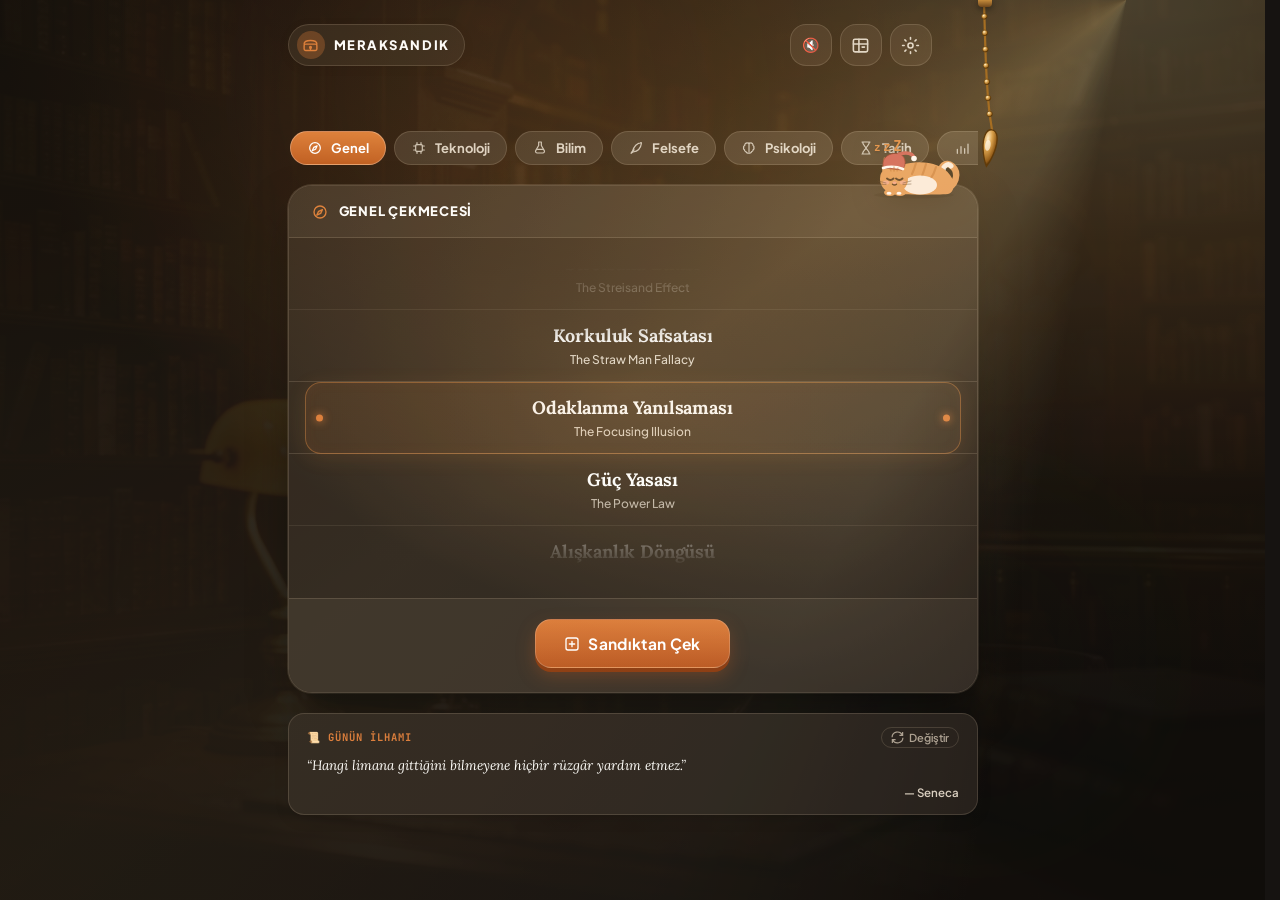
==== commit c4e4fbd5: "fix: Hayvan uyandiginda/uyudugunda carkin sifirlanmasi onlendi, yalnizca maskot DOM'u guncelleniyor" ====
--- a/index.html
+++ b/index.html
@@ -262,6 +262,6 @@
   </div>
 
   <canvas id="confettiCanvas" class="confetti-canvas"></canvas>
-  <script src="app.js?v=57"></script>
+  <script src="app.js?v=58"></script>
 </body>
 </html>
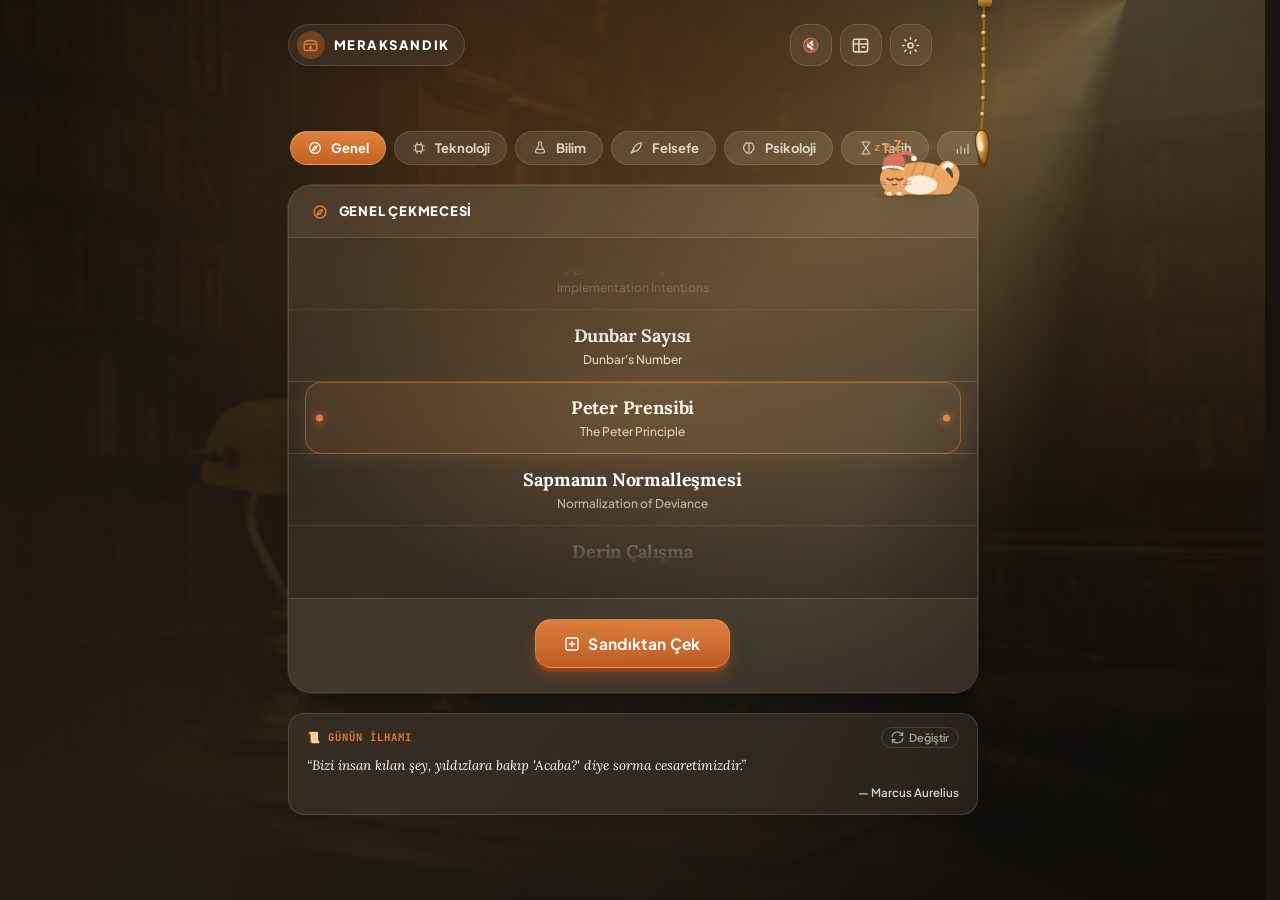
==== commit 0627c709: "design: Ayarlar modalı görsel hiyerarşisi ve Masa Yoldaşı Stüdyosu kartı yeniden tasarlandı" ====
--- a/index.html
+++ b/index.html
@@ -105,10 +105,10 @@
 
       <div class="modal-body">
         <div class="settings-card">
-          <!-- Renk Paleti Seçici (tema değişimi lamba ipinden yapılıyor) -->
-          <div class="toggle-field palette-toggle-row">
-            <div class="toggle-info">
-              <span class="toggle-title">Renk Paleti</span>
+          <!-- BÖLÜM 1: Renk Paleti -->
+          <div class="settings-section">
+            <div class="section-header">
+              <span class="section-title">🎨 Renk Paleti</span>
             </div>
             <div class="palette-grid" role="group" aria-label="Renk Paleti Seçimi">
               <button type="button" class="palette-btn is-active" data-palette="coffee">
@@ -126,98 +126,106 @@
             </div>
           </div>
 
-          <!-- Masa Yoldaşı (Hayvan Maskotu Seçici) -->
-          <div class="toggle-field pet-toggle-row">
-            <div class="toggle-info">
-              <span class="toggle-title">Masa Yoldaşı</span>
-              <span class="toggle-desc">Çalışma masanda sana eşlik eden sevimli dost</span>
-            </div>
-            <div class="pet-type-grid" id="petTypeGrid" role="group" aria-label="Masa Yoldaşı Seçimi">
-              <button type="button" class="pet-type-btn is-active" data-pet="cat">
-                <span class="pet-type-icon">🐱</span>
-                <span>Kedi</span>
-              </button>
-              <button type="button" class="pet-type-btn" data-pet="dog">
-                <span class="pet-type-icon">🐶</span>
-                <span>Köpek</span>
-              </button>
-              <button type="button" class="pet-type-btn" data-pet="rabbit">
-                <span class="pet-type-icon">🐰</span>
-                <span>Tavşan</span>
-              </button>
-              <button type="button" class="pet-type-btn" data-pet="fox">
-                <span class="pet-type-icon">🦊</span>
-                <span>Tilki</span>
-              </button>
-            </div>
-          </div>
-
-          <!-- Yoldaş Kürk / Tüy Rengi Seçici -->
-          <div class="toggle-field pet-color-row">
-            <div class="toggle-info">
-              <span class="toggle-title">Kürk / Tüy Rengi</span>
-            </div>
-            <div class="pet-color-grid" id="petColorGrid" role="group" aria-label="Tüy Rengi Seçimi">
-              <!-- JS tarafından dinamik doldurulur -->
-            </div>
-          </div>
-
-          <!-- Yoldaş Davranışı (Uyanık / Akıllı / Uyku) -->
-          <div class="toggle-field pet-behavior-row">
-            <div class="toggle-info">
-              <span class="toggle-title">Yoldaş Davranışı</span>
-              <span class="toggle-desc">Tıklayınca ve araştırmada uyanma modu</span>
-            </div>
-            <div class="pet-behavior-grid" id="petBehaviorGrid" role="group" aria-label="Yoldaş Davranış Seçimi">
-              <button type="button" class="pet-behavior-btn is-active" data-behavior="smart">
-                <span class="behavior-icon">🌟</span>
-                <span>Akıllı</span>
-              </button>
-              <button type="button" class="pet-behavior-btn" data-behavior="awake">
-                <span class="behavior-icon">👀</span>
-                <span>Hep Uyanık</span>
-              </button>
-              <button type="button" class="pet-behavior-btn" data-behavior="sleep">
-                <span class="behavior-icon">💤</span>
-                <span>Huzurlu Uyku</span>
-              </button>
-            </div>
-          </div>
-
-          <label class="range-field">
-            <div class="range-header">
-              <span>Araştırma süresi</span>
-              <strong id="researchLabel" class="pill-badge">15 dk</strong>
-            </div>
-            <input id="researchRange" type="range" min="1" max="45" step="1" value="15">
-            <div class="range-ticks">
-              <span>5 dk</span>
-              <span>15 dk</span>
-              <span>30 dk</span>
-              <span>45 dk</span>
-            </div>
-          </label>
-
-          <label class="toggle-field">
-            <div class="toggle-info">
-              <span class="toggle-title">Masa saati ve sesler</span>
-              <span class="toggle-desc">Çekmece tıkırtısı ve süre bitiş zili</span>
-            </div>
-            <input id="soundToggle" type="checkbox" checked>
-          </label>
-
-          <label class="range-field">
-            <div class="range-header">
-              <span>Ses seviyesi</span>
-              <strong id="soundVolumeLabel" class="pill-badge">%70</strong>
-            </div>
-            <input id="soundVolumeRange" type="range" min="0" max="100" step="5" value="70">
-            <div class="range-ticks">
-              <span>Kısık</span>
-              <span>Orta</span>
-              <span>Yüksek</span>
-            </div>
-          </label>
+          <!-- BÖLÜM 2: Masa Yoldaşı Stüdyosu -->
+          <div class="settings-section pet-studio-box">
+            <div class="section-header">
+              <div class="section-title-group">
+                <span class="section-title">🐾 Masa Yoldaşı Stüdyosu</span>
+                <span class="section-desc">Çalışma masanda sana eşlik eden sevimli dost</span>
+              </div>
+            </div>
+
+            <!-- 1. Hayvan Türü -->
+            <div class="pet-studio-subgroup">
+              <span class="subgroup-label">Hayvan Türü</span>
+              <div class="pet-type-grid" id="petTypeGrid" role="group" aria-label="Masa Yoldaşı Seçimi">
+                <button type="button" class="pet-type-btn is-active" data-pet="cat">
+                  <span class="pet-type-icon">🐱</span>
+                  <span>Kedi</span>
+                </button>
+                <button type="button" class="pet-type-btn" data-pet="dog">
+                  <span class="pet-type-icon">🐶</span>
+                  <span>Köpek</span>
+                </button>
+                <button type="button" class="pet-type-btn" data-pet="rabbit">
+                  <span class="pet-type-icon">🐰</span>
+                  <span>Tavşan</span>
+                </button>
+                <button type="button" class="pet-type-btn" data-pet="fox">
+                  <span class="pet-type-icon">🦊</span>
+                  <span>Tilki</span>
+                </button>
+              </div>
+            </div>
+
+            <!-- 2. Kürk / Tüy Rengi -->
+            <div class="pet-studio-subgroup">
+              <span class="subgroup-label">Kürk / Tüy Rengi</span>
+              <div class="pet-color-grid" id="petColorGrid" role="group" aria-label="Tüy Rengi Seçimi">
+                <!-- JS tarafından dinamik doldurulur -->
+              </div>
+            </div>
+
+            <!-- 3. Yoldaş Davranışı -->
+            <div class="pet-studio-subgroup">
+              <span class="subgroup-label">Yoldaş Davranışı</span>
+              <div class="pet-behavior-grid" id="petBehaviorGrid" role="group" aria-label="Yoldaş Davranış Seçimi">
+                <button type="button" class="pet-behavior-btn is-active" data-behavior="smart">
+                  <span class="behavior-icon">🌟</span>
+                  <span>Akıllı</span>
+                </button>
+                <button type="button" class="pet-behavior-btn" data-behavior="awake">
+                  <span class="behavior-icon">👀</span>
+                  <span>Hep Uyanık</span>
+                </button>
+                <button type="button" class="pet-behavior-btn" data-behavior="sleep">
+                  <span class="behavior-icon">💤</span>
+                  <span>Huzurlu Uyku</span>
+                </button>
+              </div>
+            </div>
+          </div>
+
+          <!-- BÖLÜM 3: Araştırma Süresi -->
+          <div class="settings-section">
+            <label class="range-field">
+              <div class="range-header">
+                <span>⏱️ Araştırma süresi</span>
+                <strong id="researchLabel" class="pill-badge">15 dk</strong>
+              </div>
+              <input id="researchRange" type="range" min="1" max="45" step="1" value="15">
+              <div class="range-ticks">
+                <span>5 dk</span>
+                <span>15 dk</span>
+                <span>30 dk</span>
+                <span>45 dk</span>
+              </div>
+            </label>
+          </div>
+
+          <!-- BÖLÜM 4: Sesler & Ambiyans -->
+          <div class="settings-section sound-section">
+            <label class="toggle-field">
+              <div class="toggle-info">
+                <span class="toggle-title">🔊 Masa saati ve sesler</span>
+                <span class="toggle-desc">Çekmece tıkırtısı ve süre bitiş zili</span>
+              </div>
+              <input id="soundToggle" type="checkbox" checked>
+            </label>
+
+            <label class="range-field">
+              <div class="range-header">
+                <span>Ses seviyesi</span>
+                <strong id="soundVolumeLabel" class="pill-badge">%70</strong>
+              </div>
+              <input id="soundVolumeRange" type="range" min="0" max="100" step="5" value="70">
+              <div class="range-ticks">
+                <span>Kısık</span>
+                <span>Orta</span>
+                <span>Yüksek</span>
+              </div>
+            </label>
+          </div>
         </div>
 
       </div>
@@ -262,6 +270,6 @@
   </div>
 
   <canvas id="confettiCanvas" class="confetti-canvas"></canvas>
-  <script src="app.js?v=58"></script>
+  <script src="app.js?v=59"></script>
 </body>
 </html>
--- a/styles.css
+++ b/styles.css
@@ -1590,18 +1590,45 @@
 }
 
 /* --------------------------------------------------------------------------
+   Ayarlar Modalı Bölümleri & Hiyerarşi
+   -------------------------------------------------------------------------- */
+.settings-section {
+  display: flex;
+  flex-direction: column;
+  gap: 12px;
+  padding-bottom: 18px;
+  border-bottom: 1px solid var(--surface-border);
+}
+
+.settings-section:last-child {
+  padding-bottom: 0;
+  border-bottom: none;
+}
+
+.section-header {
+  display: flex;
+  flex-direction: column;
+  gap: 4px;
+}
+
+.section-title {
+  font-family: var(--font-sans);
+  font-size: 13.5px;
+  font-weight: 700;
+  color: var(--text-main);
+  letter-spacing: 0.02em;
+}
+
+.section-desc {
+  font-family: var(--font-sans);
+  font-size: 11.5px;
+  color: var(--text-muted);
+  line-height: 1.4;
+}
+
+/* --------------------------------------------------------------------------
    Renk Paleti Seçici
    -------------------------------------------------------------------------- */
-.palette-toggle-row {
-  display: flex;
-  flex-direction: column;
-  align-items: stretch;
-  gap: 12px;
-  padding-bottom: 16px;
-  border-bottom: 1px solid var(--surface-border);
-  margin-bottom: 2px;
-}
-
 .palette-grid {
   display: grid;
   grid-template-columns: repeat(3, 1fr);
@@ -1615,7 +1642,7 @@
   align-items: center;
   justify-content: center;
   gap: 8px;
-  padding: 11px 8px;
+  padding: 12px 8px;
   border-radius: var(--radius-md);
   border: 1px solid var(--surface-border);
   background: var(--bg);
@@ -1643,11 +1670,11 @@
 }
 
 .palette-dot {
-  width: 18px;
-  height: 18px;
+  width: 20px;
+  height: 20px;
   border-radius: 50%;
   box-shadow: 0 2px 6px rgba(0, 0, 0, 0.3);
-  border: 1.5px solid rgba(255, 255, 255, 0.2);
+  border: 1.5px solid rgba(255, 255, 255, 0.25);
 }
 
 .dot-coffee {
@@ -1663,17 +1690,30 @@
 }
 
 /* --------------------------------------------------------------------------
-   Masa Yoldaşı & Renk Seçici (Ayarlar Modalı)
+   Masa Yoldaşı Stüdyosu (Özel Kart Tasarımı)
    -------------------------------------------------------------------------- */
-.pet-toggle-row,
-.pet-color-row {
+.pet-studio-box {
+  background: var(--bg);
+  border: 1px solid var(--surface-border);
+  border-radius: var(--radius-md);
+  padding: 16px 14px;
+  gap: 16px;
+  box-shadow: inset 0 1px 3px rgba(0, 0, 0, 0.15);
+}
+
+.pet-studio-subgroup {
   display: flex;
   flex-direction: column;
-  align-items: stretch;
-  gap: 10px;
-  padding-bottom: 16px;
-  border-bottom: 1px solid var(--surface-border);
-  margin-bottom: 2px;
+  gap: 8px;
+}
+
+.subgroup-label {
+  font-family: var(--font-sans);
+  font-size: 11px;
+  font-weight: 700;
+  text-transform: uppercase;
+  letter-spacing: 0.06em;
+  color: var(--text-soft);
 }
 
 .pet-type-grid {
@@ -1692,7 +1732,7 @@
   padding: 10px 4px;
   border-radius: var(--radius-md);
   border: 1px solid var(--surface-border);
-  background: var(--bg);
+  background: var(--surface);
   color: var(--text-muted);
   font-family: var(--font-sans);
   font-size: 11.5px;
@@ -1703,7 +1743,7 @@
 }
 
 .pet-type-btn:hover {
-  background: var(--surface);
+  background: var(--surface-raised);
   color: var(--text-main);
   border-color: var(--surface-border-hover);
   transform: translateY(-1px);
@@ -1711,49 +1751,52 @@
 
 .pet-type-btn.is-active {
   border-color: var(--accent);
+  background: var(--surface-raised);
+  color: var(--text-main);
+  box-shadow: 0 0 0 2px var(--accent), 0 4px 12px var(--accent-glow);
+}
+
+.pet-type-icon {
+  font-size: 22px;
+  line-height: 1;
+  filter: drop-shadow(0 2px 4px rgba(0, 0, 0, 0.25));
+}
+
+.pet-color-grid {
+  display: grid;
+  grid-template-columns: repeat(auto-fill, minmax(130px, 1fr));
+  gap: 7px;
+  width: 100%;
+}
+
+.pet-color-btn {
+  display: flex;
+  align-items: center;
+  gap: 8px;
+  padding: 7px 12px;
+  border-radius: var(--radius-full);
+  border: 1px solid var(--surface-border);
   background: var(--surface);
-  color: var(--text-main);
-  box-shadow: 0 0 0 2px var(--accent), 0 4px 12px var(--accent-glow);
-}
-
-.pet-type-icon {
-  font-size: 20px;
-  line-height: 1;
-  filter: drop-shadow(0 2px 4px rgba(0, 0, 0, 0.2));
-}
-
-.pet-color-grid {
-  display: flex;
-  flex-wrap: wrap;
-  gap: 8px;
-  width: 100%;
-}
-
-.pet-color-btn {
-  display: inline-flex;
-  align-items: center;
-  gap: 7px;
-  padding: 6px 12px;
-  border-radius: 999px;
-  border: 1px solid var(--surface-border);
-  background: var(--bg);
   color: var(--text-muted);
   font-family: var(--font-sans);
   font-size: 11.5px;
   font-weight: 600;
   cursor: pointer;
   transition: all 0.18s ease;
+  white-space: nowrap;
+  overflow: hidden;
+  text-overflow: ellipsis;
 }
 
 .pet-color-btn:hover {
-  background: var(--surface);
+  background: var(--surface-raised);
   color: var(--text-main);
   border-color: var(--surface-border-hover);
 }
 
 .pet-color-btn.is-active {
   border-color: var(--accent);
-  background: var(--surface);
+  background: var(--surface-raised);
   color: var(--text-main);
   box-shadow: 0 0 0 1.5px var(--accent);
   font-weight: 700;
@@ -1768,16 +1811,11 @@
   flex-shrink: 0;
 }
 
-/* Yoldaş Davranış Seçici */
-.pet-behavior-row {
-  border-bottom: 1px solid var(--surface-border);
-  margin-bottom: 2px;
-}
-
+/* Yoldaş Davranış Segmenti */
 .pet-behavior-grid {
   display: grid;
   grid-template-columns: repeat(3, 1fr);
-  gap: 8px;
+  gap: 6px;
   width: 100%;
 }
 
@@ -1789,7 +1827,7 @@
   padding: 8px 6px;
   border-radius: var(--radius-md);
   border: 1px solid var(--surface-border);
-  background: var(--bg);
+  background: var(--surface);
   color: var(--text-muted);
   font-family: var(--font-sans);
   font-size: 11.5px;
@@ -1800,14 +1838,14 @@
 }
 
 .pet-behavior-btn:hover {
-  background: var(--surface);
+  background: var(--surface-raised);
   color: var(--text-main);
   border-color: var(--surface-border-hover);
 }
 
 .pet-behavior-btn.is-active {
   border-color: var(--accent);
-  background: var(--surface);
+  background: var(--surface-raised);
   color: var(--text-main);
   box-shadow: 0 0 0 1.5px var(--accent);
   font-weight: 700;
@@ -1815,6 +1853,11 @@
 
 .pet-behavior-btn .behavior-icon {
   font-size: 14px;
+}
+
+/* Ses Bölümü */
+.sound-section {
+  gap: 16px;
 }
 
 .settings-meta-item {
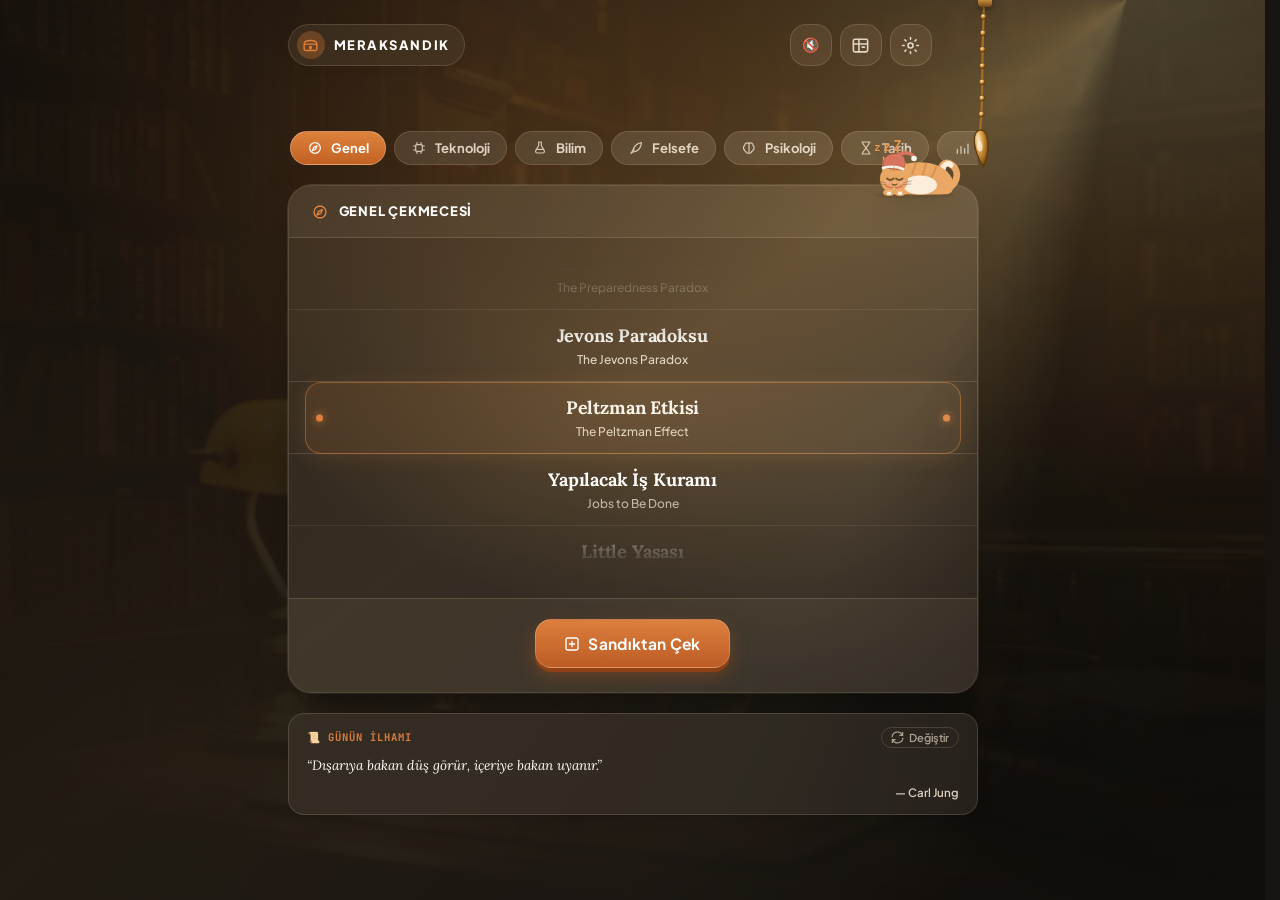
==== commit 4767db62: "polish: Hayvanlarin masa ustu duruslari, pati detaylari, tasmalar ve kontrol etkilesimleri iyilestir" ====
--- a/index.html
+++ b/index.html
@@ -270,6 +270,6 @@
   </div>
 
   <canvas id="confettiCanvas" class="confetti-canvas"></canvas>
-  <script src="app.js?v=59"></script>
+  <script src="app.js?v=60"></script>
 </body>
 </html>
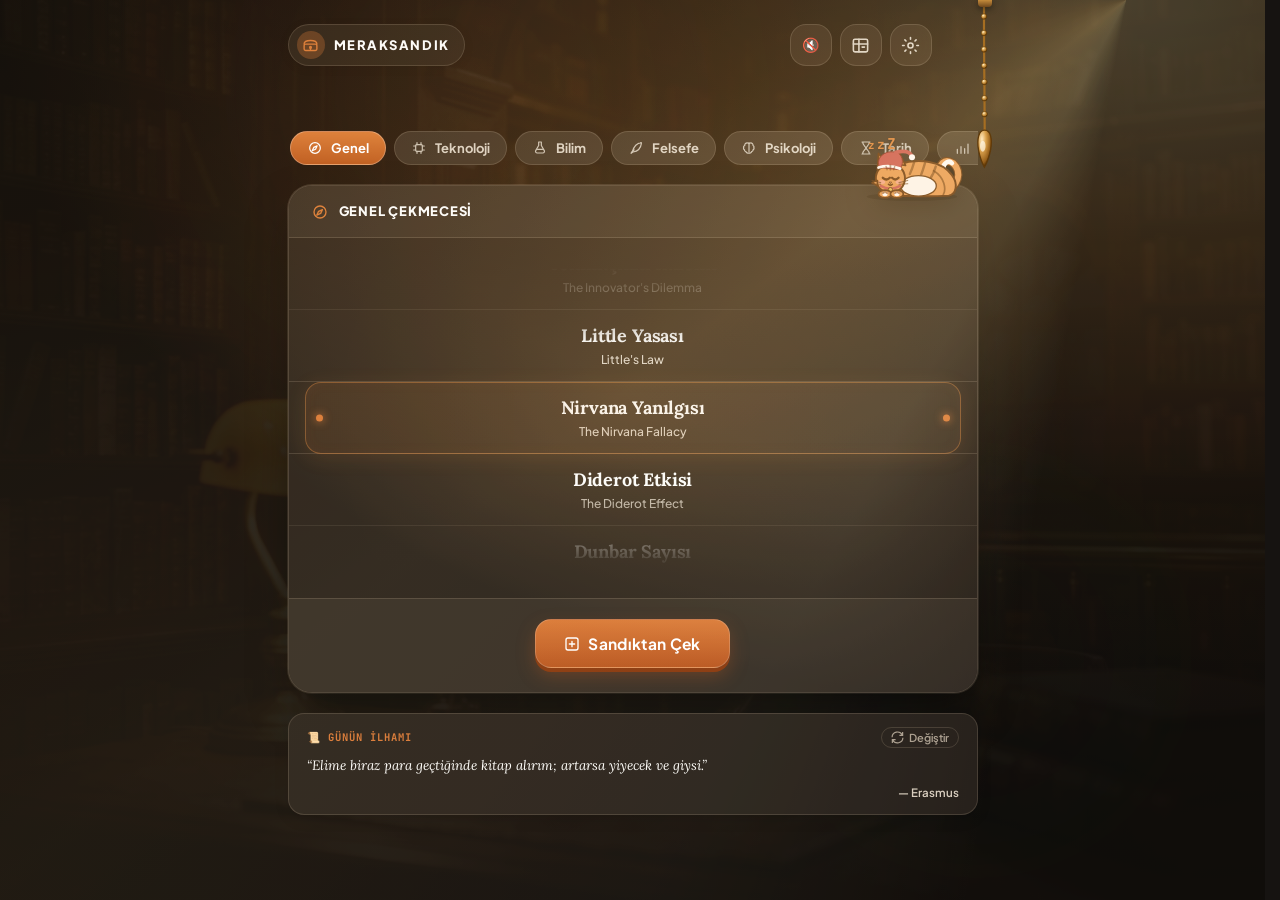
==== commit 00ac7590: "style: Tum hayvan cizimlerine yuksek kontrastli kontur cizgileri (outlines) ve derinlik hatlari ekle" ====
--- a/index.html
+++ b/index.html
@@ -270,6 +270,6 @@
   </div>
 
   <canvas id="confettiCanvas" class="confetti-canvas"></canvas>
-  <script src="app.js?v=60"></script>
+  <script src="app.js?v=61"></script>
 </body>
 </html>
--- a/styles.css
+++ b/styles.css
@@ -2524,10 +2524,10 @@
 
   .cozy-cat-box,
   .cozy-pet-box {
-    top: -28px;
-    right: 8px;
-    width: 74px;
-    height: 40px;
+    top: -32px;
+    right: 10px;
+    width: 86px;
+    height: 45px;
   }
   .topbar-actions {
     gap: 6px;
@@ -2848,13 +2848,13 @@
 /* Uyuyan & Huzurlu Sandık Kedisi (Sağ üst kenarda sabit yatar) */
 .cozy-cat-box,
 .cozy-pet-box {
-  top: -36px;
-  right: 16px;
-  width: 96px;
-  height: 50px;
+  top: -38px;
+  right: 14px;
+  width: 104px;
+  height: 54px;
   cursor: pointer;
   user-select: none;
-  filter: drop-shadow(0 5px 14px rgba(0, 0, 0, 0.35));
+  filter: drop-shadow(0 6px 14px rgba(0, 0, 0, 0.45));
 }
 
 .cozy-cat-box:hover,
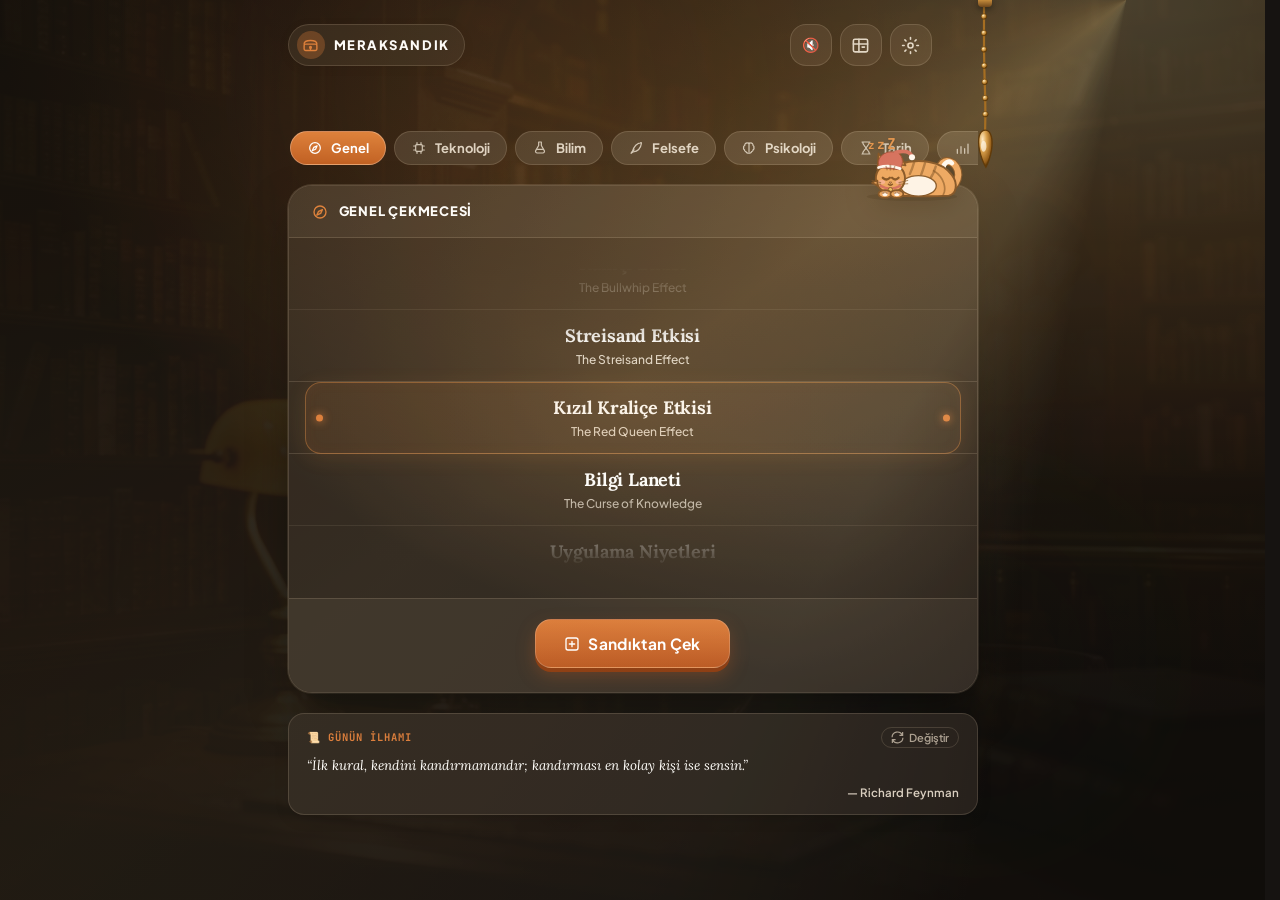
==== commit 37838d3c: "fix: Sandik Tilkisinin kuyrugu gercekci, pofuduk ve beyaz uclu zarif formda yeniden cizildi" ====
--- a/index.html
+++ b/index.html
@@ -270,6 +270,6 @@
   </div>
 
   <canvas id="confettiCanvas" class="confetti-canvas"></canvas>
-  <script src="app.js?v=61"></script>
+  <script src="app.js?v=62"></script>
 </body>
 </html>
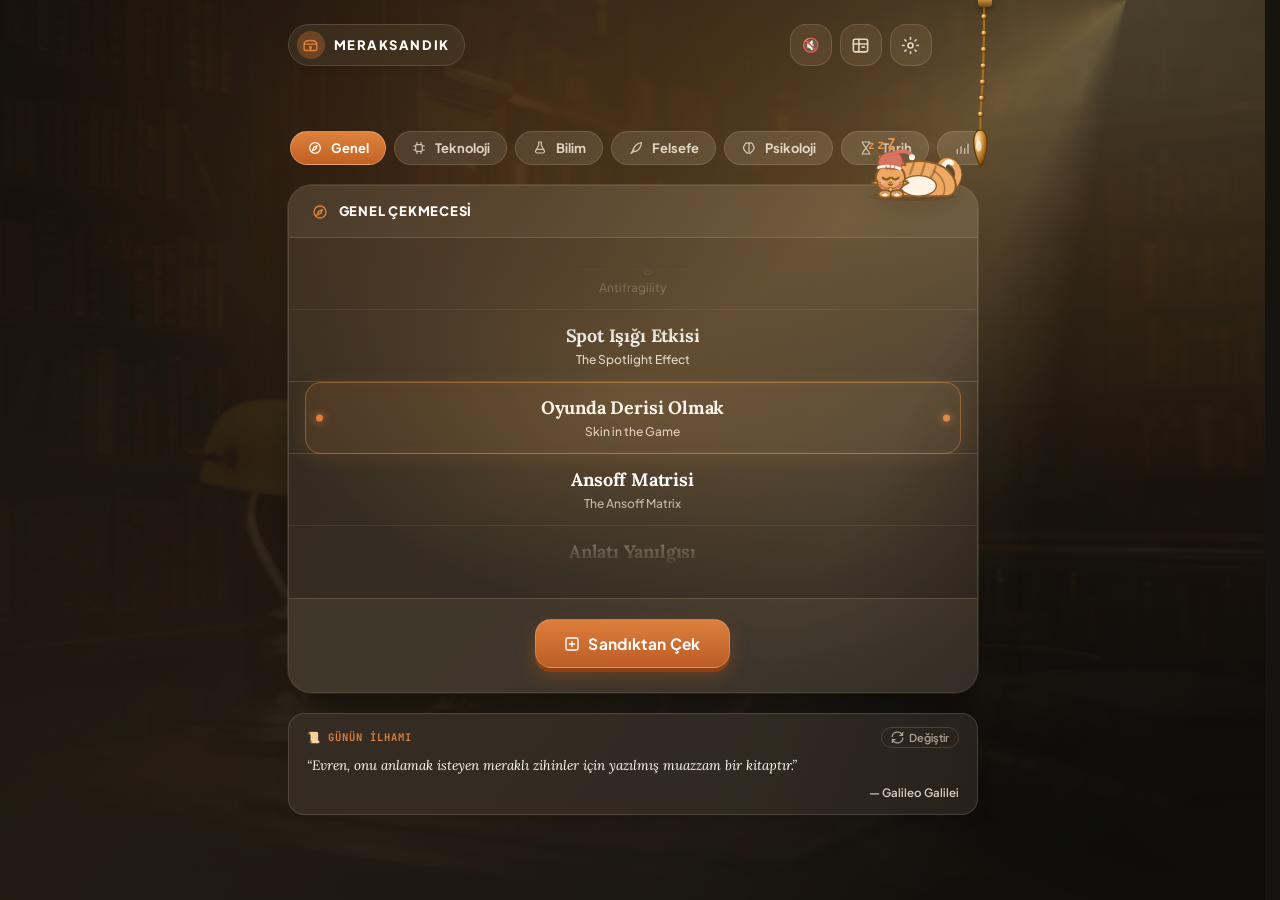
==== commit 5bfef1fc: "fix: Tavsan kulaklari yukari uzanan dogal forma cevrildi, kopek surati sade ve net muzzle ile yenide" ====
--- a/index.html
+++ b/index.html
@@ -270,6 +270,6 @@
   </div>
 
   <canvas id="confettiCanvas" class="confetti-canvas"></canvas>
-  <script src="app.js?v=62"></script>
+  <script src="app.js?v=63"></script>
 </body>
 </html>
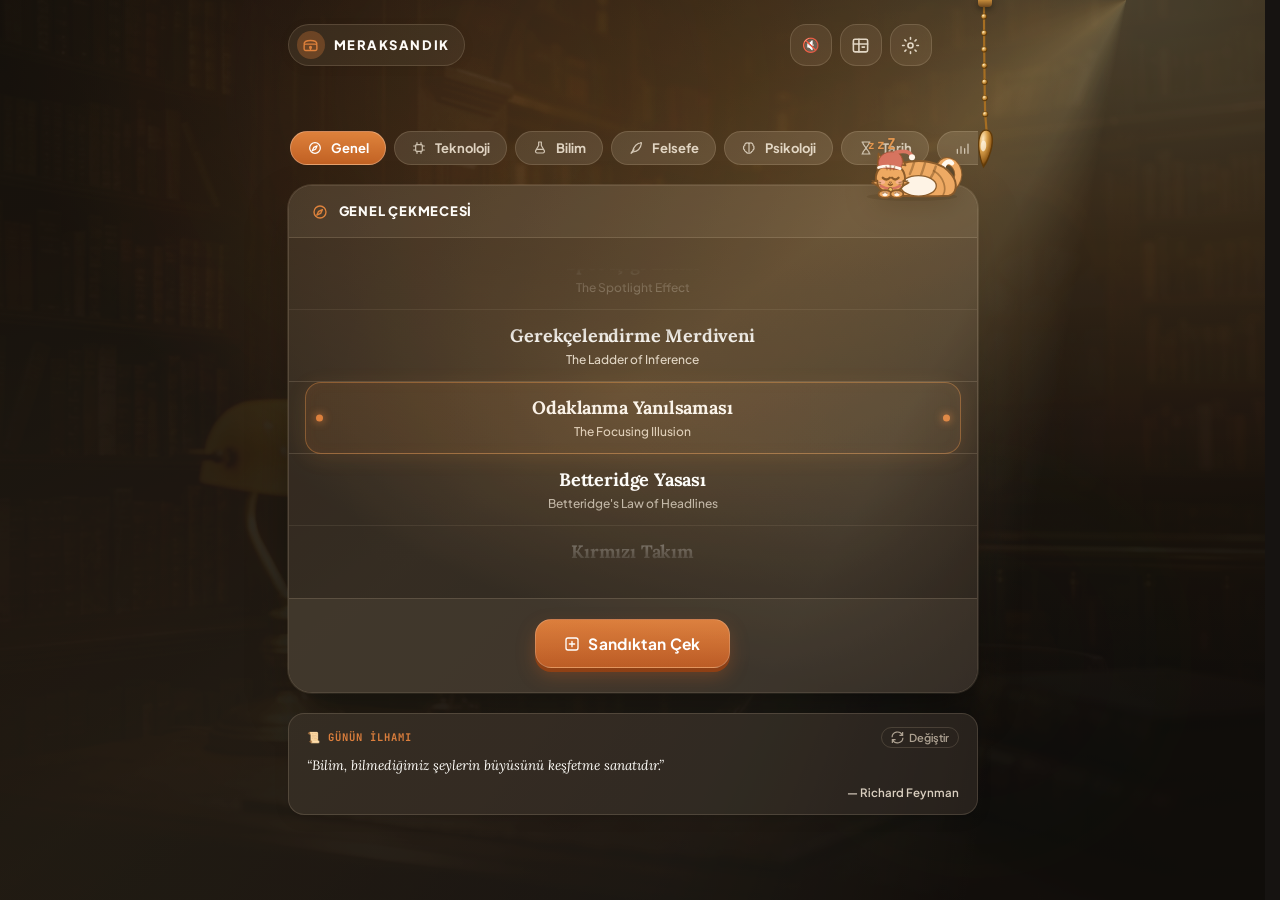
==== commit 2fc4ced3: "feat: Kopek/tilki/tavsan icin gercek Pixabay ses ornekleri eklendi, yeni Esek masa yoldasi ve tavsan" ====
--- a/index.html
+++ b/index.html
@@ -155,6 +155,10 @@
                   <span class="pet-type-icon">🦊</span>
                   <span>Tilki</span>
                 </button>
+                <button type="button" class="pet-type-btn" data-pet="donkey">
+                  <span class="pet-type-icon">🫏</span>
+                  <span>Eşek</span>
+                </button>
               </div>
             </div>
 
--- a/styles.css
+++ b/styles.css
@@ -1718,8 +1718,8 @@
 
 .pet-type-grid {
   display: grid;
-  grid-template-columns: repeat(4, 1fr);
-  gap: 8px;
+  grid-template-columns: repeat(5, 1fr);
+  gap: 6px;
   width: 100%;
 }
 
@@ -1728,14 +1728,14 @@
   flex-direction: column;
   align-items: center;
   justify-content: center;
-  gap: 6px;
-  padding: 10px 4px;
+  gap: 5px;
+  padding: 8px 2px;
   border-radius: var(--radius-md);
   border: 1px solid var(--surface-border);
   background: var(--surface);
   color: var(--text-muted);
   font-family: var(--font-sans);
-  font-size: 11.5px;
+  font-size: 10.5px;
   font-weight: 700;
   cursor: pointer;
   transition: all 0.18s ease;
@@ -1757,7 +1757,7 @@
 }
 
 .pet-type-icon {
-  font-size: 22px;
+  font-size: 19px;
   line-height: 1;
   filter: drop-shadow(0 2px 4px rgba(0, 0, 0, 0.25));
 }
@@ -2875,11 +2875,54 @@
 .cat-svg,
 .dog-svg,
 .rabbit-svg,
-.fox-svg {
+.fox-svg,
+.donkey-svg {
   width: 100%;
   height: 100%;
   display: block;
   overflow: visible;
+}
+
+/* Tavşan seçiliyken beliren havuç ikram düğmesi */
+.cozy-carrot-btn {
+  top: -20px;
+  right: 124px;
+  width: 30px;
+  height: 30px;
+  display: flex;
+  align-items: center;
+  justify-content: center;
+  font-size: 18px;
+  background: var(--surface-raised);
+  border: 1px solid var(--surface-border);
+  border-radius: 50%;
+  cursor: pointer;
+  filter: drop-shadow(0 4px 10px rgba(0, 0, 0, 0.35));
+  animation: carrotIdleBounce 2.4s ease-in-out infinite;
+}
+
+.cozy-carrot-btn:hover {
+  transform: scale(1.15) rotate(-8deg);
+  border-color: var(--surface-border-hover);
+}
+
+.cozy-carrot-btn:active {
+  transform: scale(0.9);
+}
+
+.cozy-carrot-btn.is-eaten {
+  animation: carrotEaten 0.7s ease-in-out;
+}
+
+@keyframes carrotIdleBounce {
+  0%, 100% { transform: translateY(0) rotate(-4deg); }
+  50% { transform: translateY(-3px) rotate(4deg); }
+}
+
+@keyframes carrotEaten {
+  0% { transform: scale(1) rotate(0deg); opacity: 1; }
+  40% { transform: scale(1.3) rotate(-15deg); opacity: 1; }
+  100% { transform: scale(0.2) rotate(30deg); opacity: 0; }
 }
 
 /* SADECE KARIN/GÖBEK BÖLGESİ NEFES ALIR */
@@ -2992,6 +3035,29 @@
 .fox-ear-twitch {
   transform-origin: 35px 14px;
   animation: catEarTwitch 6.5s ease-in-out infinite;
+}
+
+/* Uyurken ip kuyruğun hafif sallanması (Eşek) */
+.donkey-tail {
+  transform-origin: 76px 39px;
+  animation: donkeyTailSleep 4.6s ease-in-out infinite alternate;
+}
+
+@keyframes donkeyTailSleep {
+  0%, 100% { transform: rotate(0deg); }
+  50% { transform: rotate(-4deg) translateY(0.5px); }
+}
+
+.donkey-ear-twitch {
+  transform-origin: 33px 20px;
+  animation: donkeyEarTwitch 6.8s ease-in-out infinite;
+}
+
+@keyframes donkeyEarTwitch {
+  0%, 89%, 100% { transform: rotate(0deg); }
+  92% { transform: rotate(-6deg); }
+  95% { transform: rotate(4deg); }
+  98% { transform: rotate(-2deg); }
 }
 
 .rabbit-nose {
@@ -3158,6 +3224,15 @@
   100% { transform: rotate(5deg) scale(1.02); }
 }
 
+.cozy-pet-box.is-awake .donkey-tail {
+  animation: donkeyTailAwake 1.4s ease-in-out infinite alternate;
+}
+
+@keyframes donkeyTailAwake {
+  0% { transform: rotate(-6deg); }
+  100% { transform: rotate(10deg) translateY(-1px); }
+}
+
 /* Kulak seğirmeleri uyanıkken daha hareketli */
 .cozy-pet-box.is-awake .cat-ear-twitch {
   animation: catEarTwitch 3.5s ease-in-out infinite;
@@ -3173,6 +3248,10 @@
 
 .cozy-pet-box.is-awake .fox-ear-twitch {
   animation: foxEarTwitch 3.2s ease-in-out infinite;
+}
+
+.cozy-pet-box.is-awake .donkey-ear-twitch {
+  animation: donkeyEarTwitch 3s ease-in-out infinite;
 }
 
 /* Çalışma Arkadaşı Gözlüğü (Ders Çalışırken takılan sevimli yuvarlak okuma gözlüğü) */
